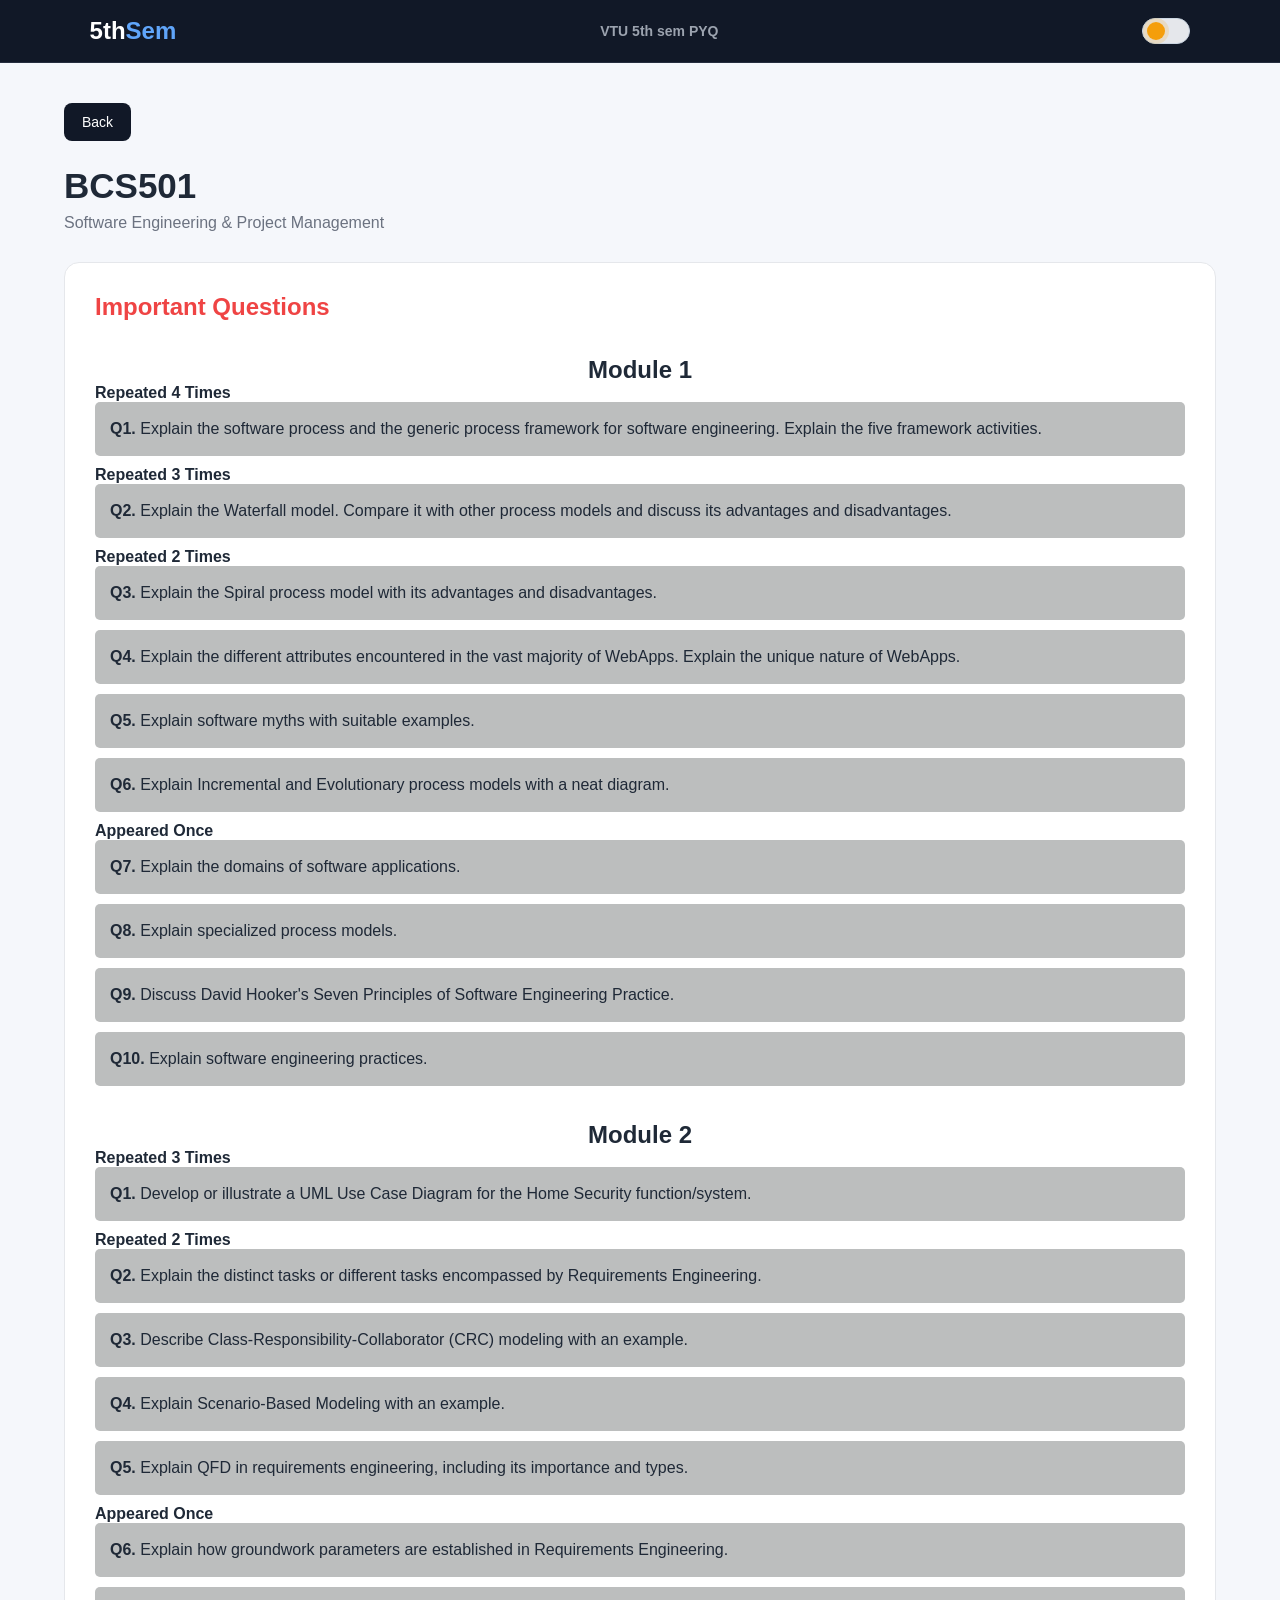
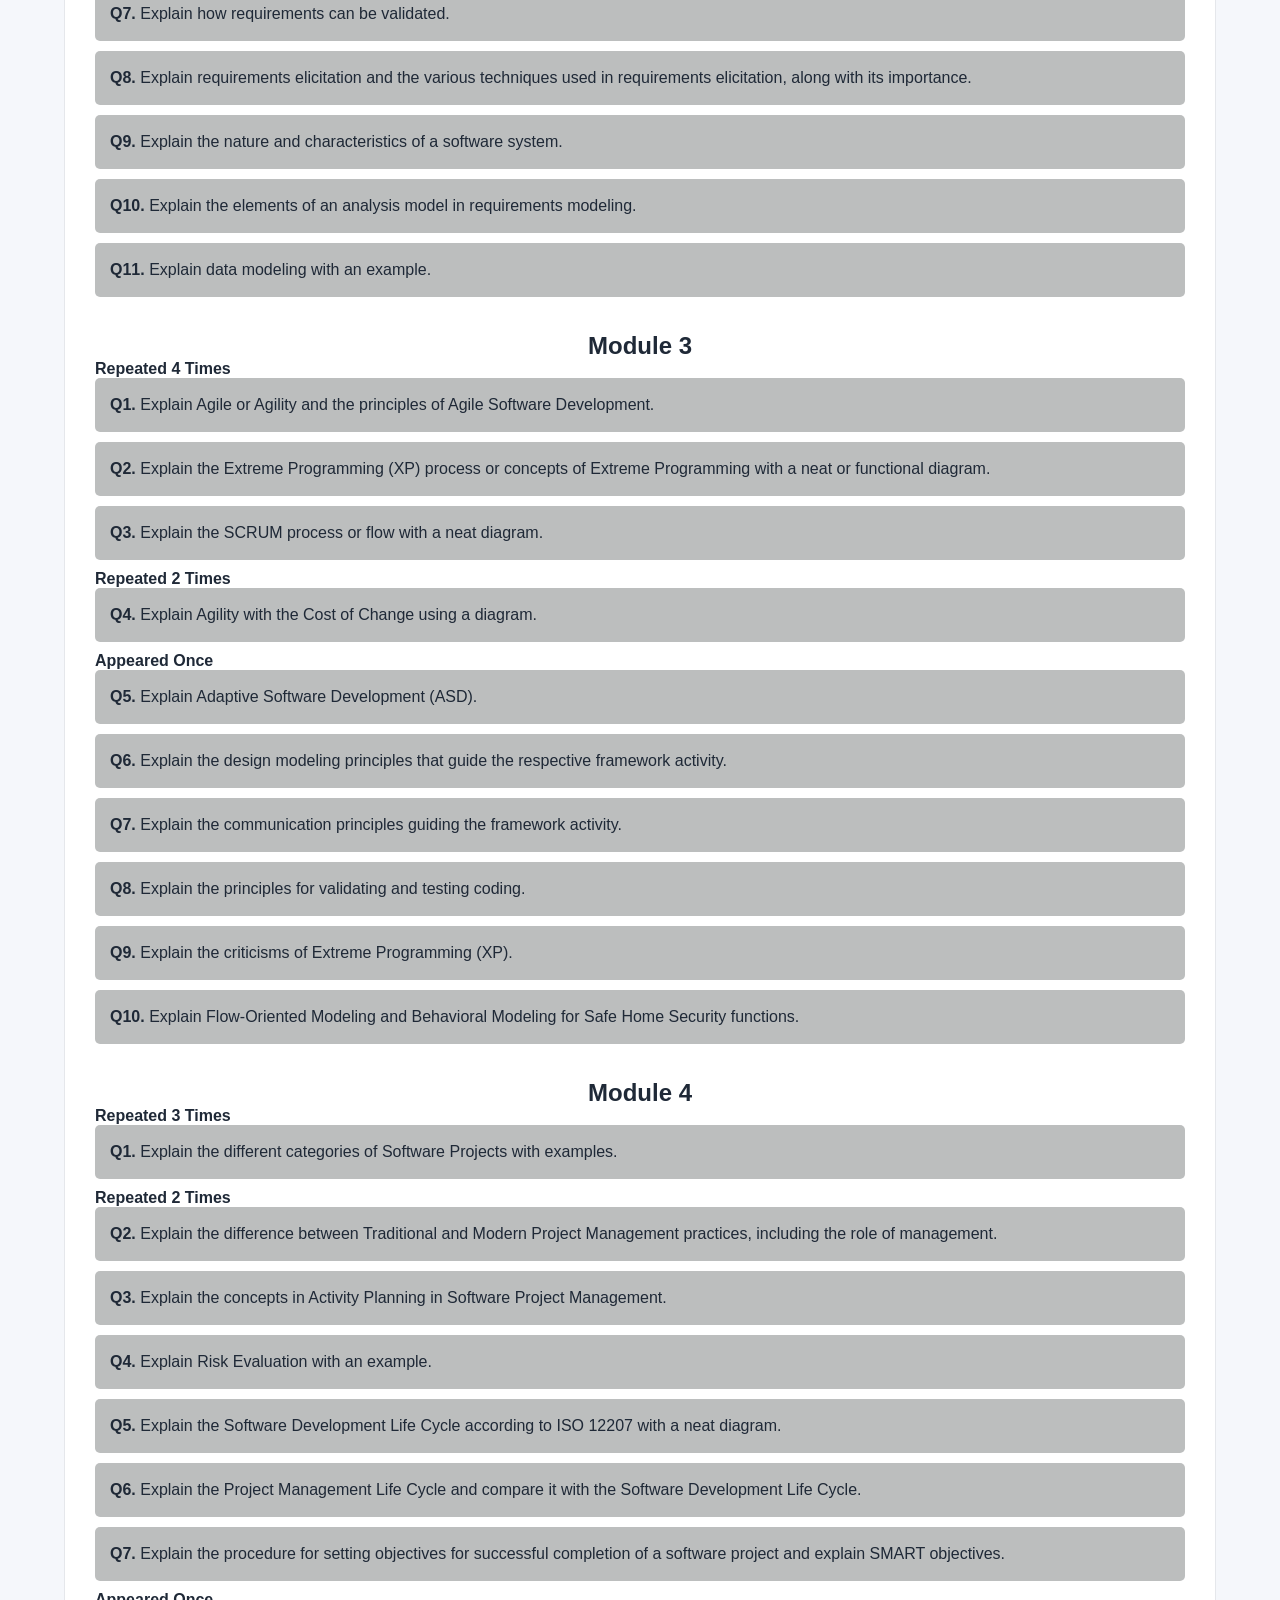
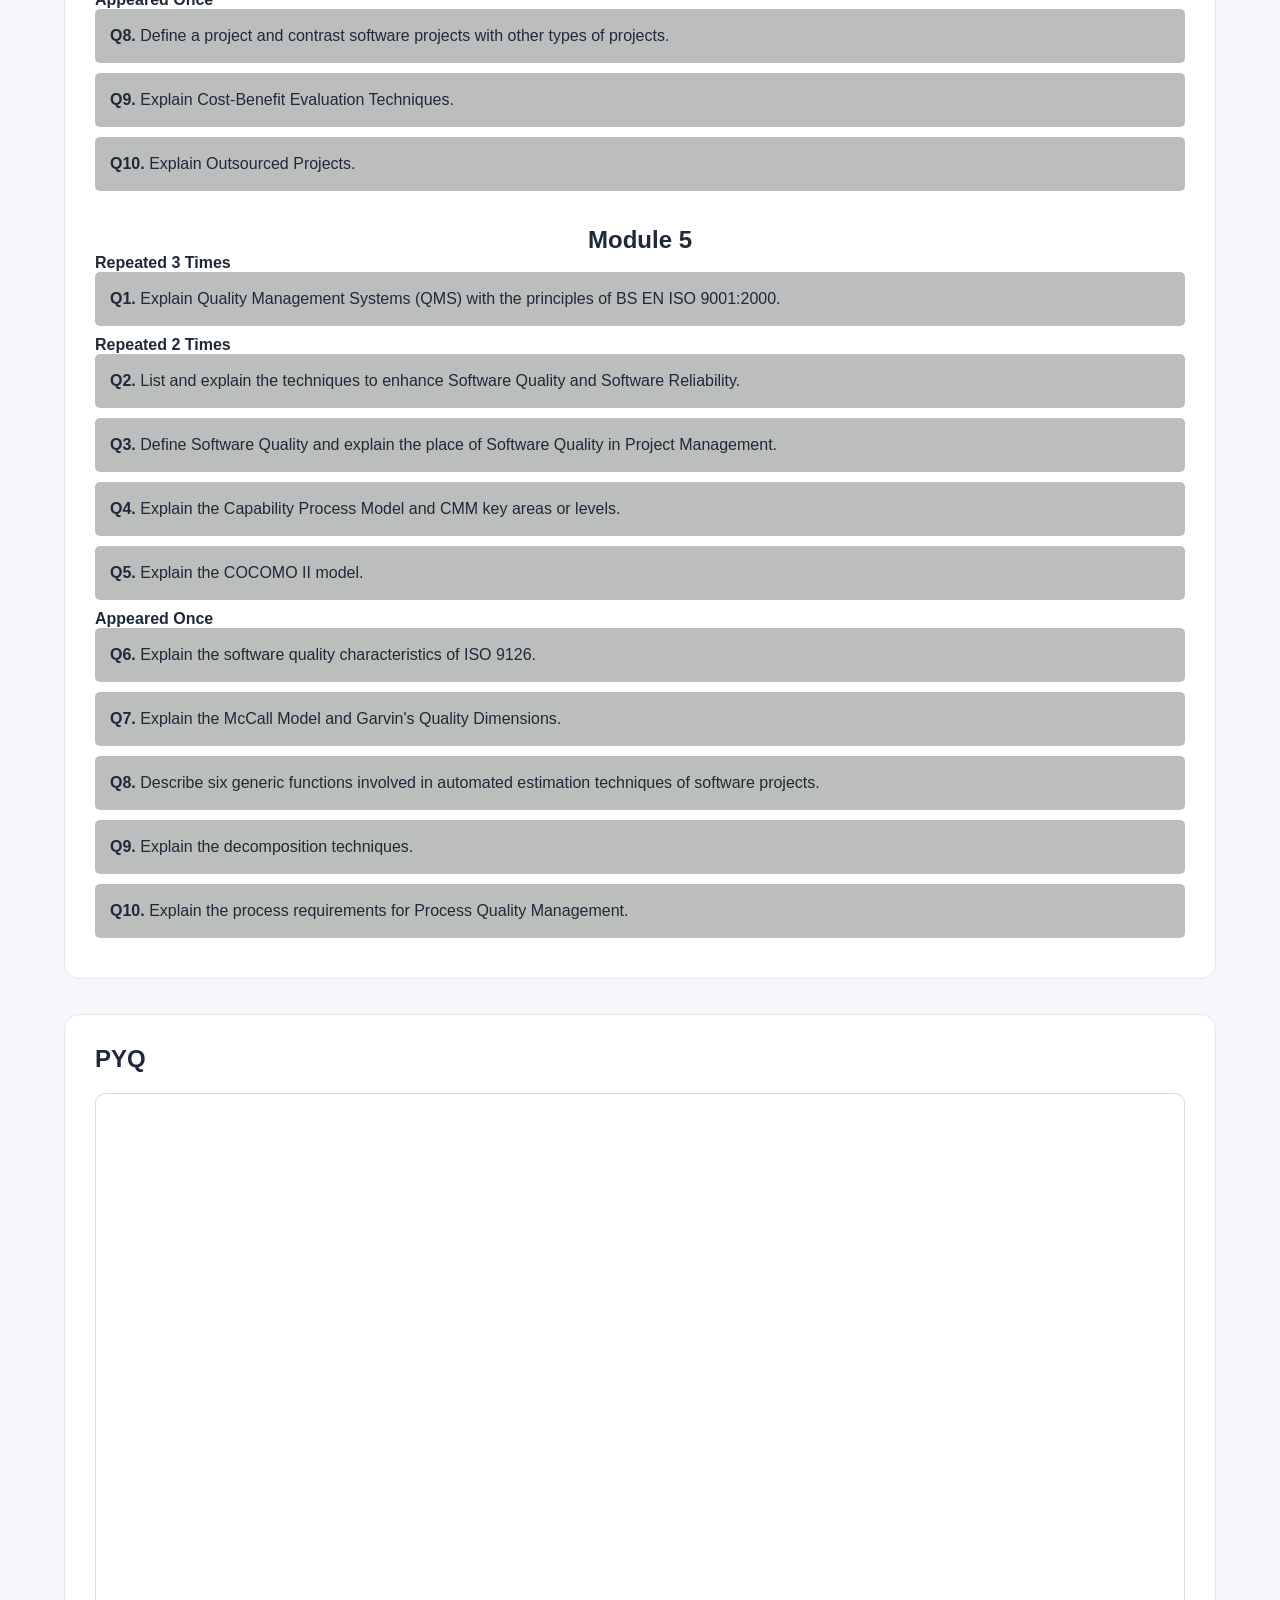
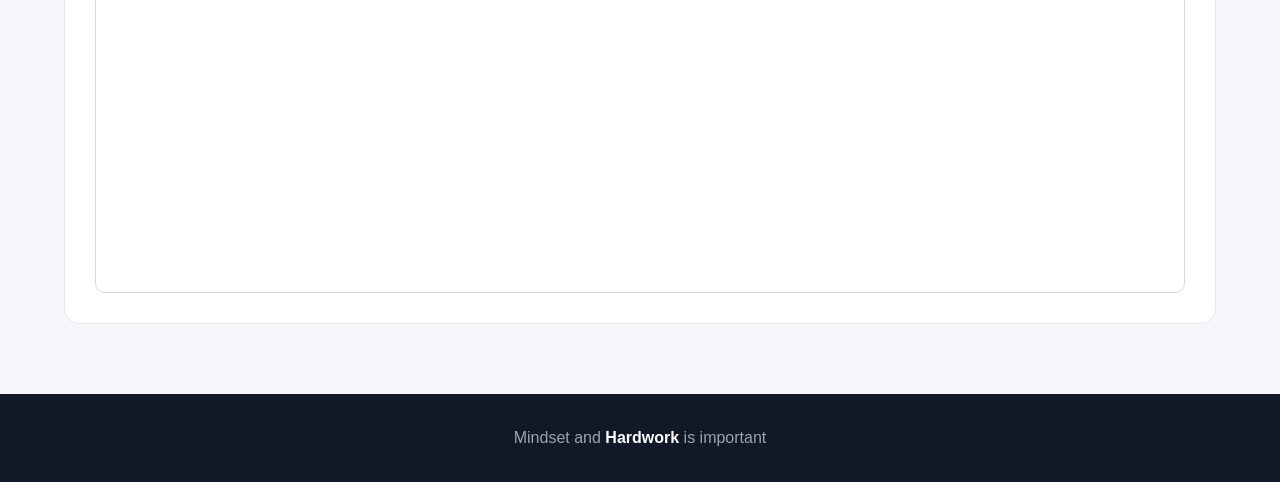
==== BCS501.html @ 1b95f35a "Initial commit : includes pdf and html code" ====
<!DOCTYPE html>
<html lang="en">
<head>
    <meta charset="UTF-8">
    <meta name="viewport" content="width=device-width, initial-scale=1.0">
    <title>BCS501</title>
    <script src="script.js"></script>
    <link rel="stylesheet" href="style.css">
</head>




<body>
    <header>
      <a href="index.html" class="logo">
    5th<span>Sem</span>
    </a>

   <a href="https://drive.google.com/drive/u/0/folders/1RhutQ9tTqwx0YY119Aw0mXzbQ9MnAc_M"
   target="_blank"
   rel="noopener noreferrer">
    VTU 5th sem PYQ
</a>

        <button class="theme-toggle" type="button" aria-label="Switch theme"></button>
    </header>





    <main class="subject-page">
        <a class="back-btn" href="index.html">Back</a>

        <section class="subject-title">
            <h1>BCS501</h1>
            <p>Software Engineering & Project Management</p>
        </section>










  <section class="important-section">
    <h2><span>Important Questions</span></h2>

    <!-- Module 1 -->
    <div class="module-group">
        <h3 style="text-align: center; font-weight: 800; font-size: 1.5rem; margin-top: 35px;">Module 1</h3>

        <div class="frequency-group">
            <h4>Repeated 4 Times</h4>
            <ul class="question-list">
                <li>
                    <strong>Q1.</strong>
                    Explain the software process and the generic process framework for software engineering. Explain the five framework activities.
                </li>
            </ul>
        </div>

        <div class="frequency-group">
            <h4>Repeated 3 Times</h4>
            <ul class="question-list">
                <li>
                    <strong>Q2.</strong>
                    Explain the Waterfall model. Compare it with other process models and discuss its advantages and disadvantages.
                </li>
            </ul>
        </div>

        <div class="frequency-group">
            <h4>Repeated 2 Times</h4>
            <ul class="question-list">
                <li>
                    <strong>Q3.</strong>
                    Explain the Spiral process model with its advantages and disadvantages.
                </li>
                <li>
                    <strong>Q4.</strong>
                    Explain the different attributes encountered in the vast majority of WebApps. Explain the unique nature of WebApps.
                </li>
                <li>
                    <strong>Q5.</strong>
                    Explain software myths with suitable examples.
                </li>
                <li>
                    <strong>Q6.</strong>
                    Explain Incremental and Evolutionary process models with a neat diagram.
                </li>
            </ul>
        </div>

        <div class="frequency-group">
            <h4>Appeared Once</h4>
            <ul class="question-list">
                <li>
                    <strong>Q7.</strong>
                    Explain the domains of software applications.
                </li>
                <li>
                    <strong>Q8.</strong>
                    Explain specialized process models.
                </li>
                <li>
                    <strong>Q9.</strong>
                    Discuss David Hooker's Seven Principles of Software Engineering Practice.
                </li>
                <li>
                    <strong>Q10.</strong>
                    Explain software engineering practices.
                </li>
            </ul>
        </div>
    </div>


    <!-- Module 2 -->
    <div class="module-group">
        <h3 style="text-align: center; font-weight: 800; font-size: 1.5rem; margin-top: 35px;">Module 2</h3>

        <div class="frequency-group">
            <h4>Repeated 3 Times</h4>
            <ul class="question-list">
                <li>
                    <strong>Q1.</strong>
                    Develop or illustrate a UML Use Case Diagram for the Home Security function/system.
                </li>
            </ul>
        </div>

        <div class="frequency-group">
            <h4>Repeated 2 Times</h4>
            <ul class="question-list">
                <li>
                    <strong>Q2.</strong>
                    Explain the distinct tasks or different tasks encompassed by Requirements Engineering.
                </li>
                <li>
                    <strong>Q3.</strong>
                    Describe Class-Responsibility-Collaborator (CRC) modeling with an example.
                </li>
                <li>
                    <strong>Q4.</strong>
                    Explain Scenario-Based Modeling with an example.
                </li>
                <li>
                    <strong>Q5.</strong>
                    Explain QFD in requirements engineering, including its importance and types.
                </li>
            </ul>
        </div>

        <div class="frequency-group">
            <h4>Appeared Once</h4>
            <ul class="question-list">
                <li>
                    <strong>Q6.</strong>
                    Explain how groundwork parameters are established in Requirements Engineering.
                </li>
                <li>
                    <strong>Q7.</strong>
                    Explain how requirements can be validated.
                </li>
                <li>
                    <strong>Q8.</strong>
                    Explain requirements elicitation and the various techniques used in requirements elicitation, along with its importance.
                </li>
                <li>
                    <strong>Q9.</strong>
                    Explain the nature and characteristics of a software system.
                </li>
                <li>
                    <strong>Q10.</strong>
                    Explain the elements of an analysis model in requirements modeling.
                </li>
                <li>
                    <strong>Q11.</strong>
                    Explain data modeling with an example.
                </li>
            </ul>
        </div>
    </div>


    <!-- Module 3 -->
    <div class="module-group">
        <h3 style="text-align: center; font-weight: 800; font-size: 1.5rem; margin-top: 35px;">Module 3</h3>

        <div class="frequency-group">
            <h4>Repeated 4 Times</h4>
            <ul class="question-list">
                <li>
                    <strong>Q1.</strong>
                    Explain Agile or Agility and the principles of Agile Software Development.
                </li>
                <li>
                    <strong>Q2.</strong>
                    Explain the Extreme Programming (XP) process or concepts of Extreme Programming with a neat or functional diagram.
                </li>
                <li>
                    <strong>Q3.</strong>
                    Explain the SCRUM process or flow with a neat diagram.
                </li>
            </ul>
        </div>

        <div class="frequency-group">
            <h4>Repeated 2 Times</h4>
            <ul class="question-list">
                <li>
                    <strong>Q4.</strong>
                    Explain Agility with the Cost of Change using a diagram.
                </li>
            </ul>
        </div>

        <div class="frequency-group">
            <h4>Appeared Once</h4>
            <ul class="question-list">
                <li>
                    <strong>Q5.</strong>
                    Explain Adaptive Software Development (ASD).
                </li>
                <li>
                    <strong>Q6.</strong>
                    Explain the design modeling principles that guide the respective framework activity.
                </li>
                <li>
                    <strong>Q7.</strong>
                    Explain the communication principles guiding the framework activity.
                </li>
                <li>
                    <strong>Q8.</strong>
                    Explain the principles for validating and testing coding.
                </li>
                <li>
                    <strong>Q9.</strong>
                    Explain the criticisms of Extreme Programming (XP).
                </li>
                <li>
                    <strong>Q10.</strong>
                    Explain Flow-Oriented Modeling and Behavioral Modeling for Safe Home Security functions.
                </li>
            </ul>
        </div>
    </div>


    <!-- Module 4 -->
    <div class="module-group">
        <h3 style="text-align: center; font-weight: 800; font-size: 1.5rem; margin-top: 35px;">Module 4</h3>

        <div class="frequency-group">
            <h4>Repeated 3 Times</h4>
            <ul class="question-list">
                <li>
                    <strong>Q1.</strong>
                    Explain the different categories of Software Projects with examples.
                </li>
            </ul>
        </div>

        <div class="frequency-group">
            <h4>Repeated 2 Times</h4>
            <ul class="question-list">
                <li>
                    <strong>Q2.</strong>
                    Explain the difference between Traditional and Modern Project Management practices, including the role of management.
                </li>
                <li>
                    <strong>Q3.</strong>
                    Explain the concepts in Activity Planning in Software Project Management.
                </li>
                <li>
                    <strong>Q4.</strong>
                    Explain Risk Evaluation with an example.
                </li>
                <li>
                    <strong>Q5.</strong>
                    Explain the Software Development Life Cycle according to ISO 12207 with a neat diagram.
                </li>
                <li>
                    <strong>Q6.</strong>
                    Explain the Project Management Life Cycle and compare it with the Software Development Life Cycle.
                </li>
                <li>
                    <strong>Q7.</strong>
                    Explain the procedure for setting objectives for successful completion of a software project and explain SMART objectives.
                </li>
            </ul>
        </div>

        <div class="frequency-group">
            <h4>Appeared Once</h4>
            <ul class="question-list">
                <li>
                    <strong>Q8.</strong>
                    Define a project and contrast software projects with other types of projects.
                </li>
                <li>
                    <strong>Q9.</strong>
                    Explain Cost-Benefit Evaluation Techniques.
                </li>
                <li>
                    <strong>Q10.</strong>
                    Explain Outsourced Projects.
                </li>
            </ul>
        </div>
    </div>


    <!-- Module 5 -->
    <div class="module-group">
        <h3 style="text-align: center; font-weight: 800; font-size: 1.5rem; margin-top: 35px;">Module 5</h3>

        <div class="frequency-group">
            <h4>Repeated 3 Times</h4>
            <ul class="question-list">
                <li>
                    <strong>Q1.</strong>
                    Explain Quality Management Systems (QMS) with the principles of BS EN ISO 9001:2000.
                </li>
            </ul>
        </div>

        <div class="frequency-group">
            <h4>Repeated 2 Times</h4>
            <ul class="question-list">
                <li>
                    <strong>Q2.</strong>
                    List and explain the techniques to enhance Software Quality and Software Reliability.
                </li>
                <li>
                    <strong>Q3.</strong>
                    Define Software Quality and explain the place of Software Quality in Project Management.
                </li>
                <li>
                    <strong>Q4.</strong>
                    Explain the Capability Process Model and CMM key areas or levels.
                </li>
                <li>
                    <strong>Q5.</strong>
                    Explain the COCOMO II model.
                </li>
            </ul>
        </div>

        <div class="frequency-group">
            <h4>Appeared Once</h4>
            <ul class="question-list">
                <li>
                    <strong>Q6.</strong>
                    Explain the software quality characteristics of ISO 9126.
                </li>
                <li>
                    <strong>Q7.</strong>
                    Explain the McCall Model and Garvin's Quality Dimensions.
                </li>
                <li>
                    <strong>Q8.</strong>
                    Describe six generic functions involved in automated estimation techniques of software projects.
                </li>
                <li>
                    <strong>Q9.</strong>
                    Explain the decomposition techniques.
                </li>
                <li>
                    <strong>Q10.</strong>
                    Explain the process requirements for Process Quality Management.
                </li>
            </ul>
        </div>
    </div>

</section>











        <section class="pdf-section">
            <h2>PYQ</h2>
            <div class="pdf-container">
<iframe
    src="https://drive.google.com/file/d/1dnlvvi3czw1FwFC_Kvma3KJkk69WHcYl/preview"
    width="100%"
    height="800"
    allow="autoplay">
</iframe>            </div>
        </section>
    </main>

    <footer>
        <p>Mindset and <strong>Hardwork</strong> is important</p>
    </footer>
</body>
</html>
---- style.css ----
* {
    margin: 0;
    padding: 0;
    box-sizing: border-box;
}

:root {
    --bg: #f5f7fb;
    --text: #1f2937;
    --muted: #6b7280;
    --panel: #ffffff;
    --surface: #bcbebe;
    --border: #e5e7eb;
    --soft-border: #d8dbdf;
    --brand: #2563eb;
    --accent: #ef4444;
    --header-bg: #111827;
    --header-text: #ffffff;
    --header-muted: #9ca3af;
    --button-bg: #111827;
    --button-hover: #374151;
    --shadow: rgba(0, 0, 0, 0.08);
    --toggle-bg: #e5e7eb;
    --toggle-border: #cbd5e1;
    --toggle-icon: #f59e0b;
}

html.dark-mode {
    --bg: #3d3d3d;
    --text: #e5e7eb;
    --muted: #94a3b8;
    --panel: #353942;
    --surface:  #2b2c2c;
    --border: #263244;
    --soft-border: #334155;
    --brand: #60a5fa;
    --accent: #f87171;
    --header-bg: #020617;
    --header-text: #f8fafc;
    --header-muted: #94a3b8;
    --button-bg: #1e293b;
    --button-hover: #334155;
    --shadow: rgba(0, 0, 0, 0.28);
    --toggle-bg: #1e293b;
    --toggle-border: #334155;
    --toggle-icon: #e5e7eb;
}

html {
    scroll-behavior: smooth;
}

body {
    font-family: Arial, Helvetica, sans-serif;
    background: var(--bg);
    color: var(--text);
    transition: background 0.25s ease, color 0.25s ease;
}

/* ================= HEADER ================= */

header {
    background: var(--header-bg);
    color: var(--header-text);
    padding: 18px 7%;
    display: flex;
    justify-content: space-between;
    align-items: center;
    gap: 16px;
    position: sticky;
    top: 0;
    z-index: 100;
    border-bottom: 1px solid rgba(148, 163, 184, 0.16);
    transition: background 0.25s ease, border-color 0.25s ease;
}

.logo {
    color: var(--header-text);
    font-size: 24px;
    font-weight: bold;
    line-height: 1;
    text-decoration: none;
    white-space: nowrap;
}

.logo span {
    color: #60a5fa;
}

header p,
header > a:not(.logo),
.pyq-btn {
    color: var(--header-muted);
    text-decoration: none;
    font-size: 14px;
    font-weight: 600;
    line-height: 1;
    white-space: nowrap;
    transition: color 0.2s ease;
}

header > a:not(.logo):hover,
.pyq-btn:hover {
    color: var(--header-text);
}

.logo:focus-visible,
header > a:not(.logo):focus-visible,
.pyq-btn:focus-visible,
.theme-toggle:focus-visible {
    outline: 2px solid #60a5fa;
    outline-offset: 4px;
}

.theme-toggle {
    appearance: none;
    position: relative;
    width: 48px;
    height: 26px;
    border: 1px solid var(--toggle-border);
    border-radius: 999px;
    background: var(--toggle-bg);
    cursor: pointer;
    flex: 0 0 auto;
    padding: 0;
    transition: background 0.25s ease, border-color 0.25s ease;
}

.theme-toggle::before {
    content: "";
    position: absolute;
    width: 18px;
    height: 18px;
    top: 3px;
    left: 4px;
    border-radius: 50%;
    background: var(--toggle-icon);
    box-shadow: 0 0 0 4px rgba(245, 158, 11, 0.18);
    transition: transform 0.28s ease, background 0.28s ease, box-shadow 0.28s ease;
}

.theme-toggle::after {
    content: "";
    position: absolute;
    width: 7px;
    height: 7px;
    top: 6px;
    left: 10px;
    border-radius: 50%;
    background: var(--toggle-bg);
    opacity: 0;
    transform: scale(0.6);
    transition: opacity 0.2s ease, transform 0.28s ease, left 0.28s ease;
}

html.dark-mode .theme-toggle::before {
    transform: translateX(21px);
    box-shadow: 0 0 0 4px rgba(226, 232, 240, 0.1);
}

html.dark-mode .theme-toggle::after {
    left: 27px;
    opacity: 1;
    transform: scale(1);
}

/* ================= HOME PAGE ================= */

.hero {
    padding: 70px 7% 50px;
    text-align: center;
}

.hero h1 {
    font-size: 45px;
    margin-bottom: 15px;
}

.hero h1 span {
    color: var(--brand);
}

.hero p {
    color: var(--muted);
    font-size: 18px;
    max-width: 650px;
    margin: auto;
    line-height: 1.6;
}

.subjects {
    width: 86%;
    max-width: 1100px;
    margin: 20px auto 70px;
    display: grid;
    grid-template-columns: repeat(3, 1fr);
    gap: 20px;
}

.subject-card {
    display: block;
    background: var(--panel);
    border-radius: 15px;
    padding: 28px;
    text-decoration: none;
    color: var(--text);
    border: 1px solid var(--border);
    transition: transform 0.25s ease, border-color 0.25s ease, box-shadow 0.25s ease, background 0.25s ease;
    cursor: pointer;
}

.subject-card:hover {
    transform: translateY(-5px);
    border-color: var(--brand);
    box-shadow: 0 12px 30px var(--shadow);
}

.subject-code {
    font-size: 25px;
    font-weight: bold;
    color: var(--brand);
    margin-bottom: 10px;
}

.subject-name {
    color: var(--muted);
    font-size: 15px;
}

/* ================= SUBJECT PAGES ================= */

main.subject-page {
    width: 90%;
    max-width: 1200px;
    margin: 40px auto;
}

.back-btn {
    display: inline-block;
    margin-bottom: 25px;
    background: var(--button-bg);
    color: var(--header-text);
    padding: 11px 18px;
    border-radius: 8px;
    text-decoration: none;
    font-size: 14px;
    transition: background 0.25s ease;
}

.back-btn:hover {
    background: var(--button-hover);
}

.subject-title {
    margin-bottom: 30px;
}

.subject-title h1 {
    font-size: 35px;
    margin-bottom: 8px;
}

.subject-title p {
    color: var(--muted);
}

.important-section,
.pdf-section {
    background: var(--panel);
    padding: 30px;
    border-radius: 15px;
    border: 1px solid var(--border);
    transition: background 0.25s ease, border-color 0.25s ease;
}

.important-section {
    margin-bottom: 35px;
}

h2 {
    font-size: 24px;
    margin-bottom: 20px;
}

h2 span {
    color: var(--accent);
}

.question-list {
    list-style: none;
}

.question-list li {
    padding: 15px;
    margin-bottom: 10px;
    background: var(--surface);
 
    border-radius: 5px;
    line-height: 1.5;
}

.pdf-container {
    width: 100%;
    height: 800px;
    overflow: hidden;
    border-radius: 10px;
    border: 1px solid var(--soft-border);
}

iframe {
    width: 100%;
    height: 100%;
    border: none;
}

/* ================= FOOTER ================= */

footer {
    text-align: center;
    padding: 35px 20px;
    margin-top: 70px;
    background: var(--header-bg);
    color: var(--header-muted);
}

footer strong {
    color: var(--header-text);
}

/* ================= MOBILE ================= */

@media (max-width: 800px) {
    header {
        padding: 16px 5%;
        gap: 12px;
    }

    header p {
        display: none;
    }

    .logo {
        font-size: 21px;
    }

    header > a:not(.logo),
    .pyq-btn {
        font-size: 12px;
    }

    .hero {
        padding: 50px 5% 30px;
    }

    .hero h1 {
        font-size: 34px;
    }

    .subjects {
        width: 90%;
        grid-template-columns: 1fr;
    }

    main.subject-page {
        width: 92%;
    }

    .subject-title h1 {
        font-size: 28px;
    }

    .pdf-container {
        height: 600px;
    }
}
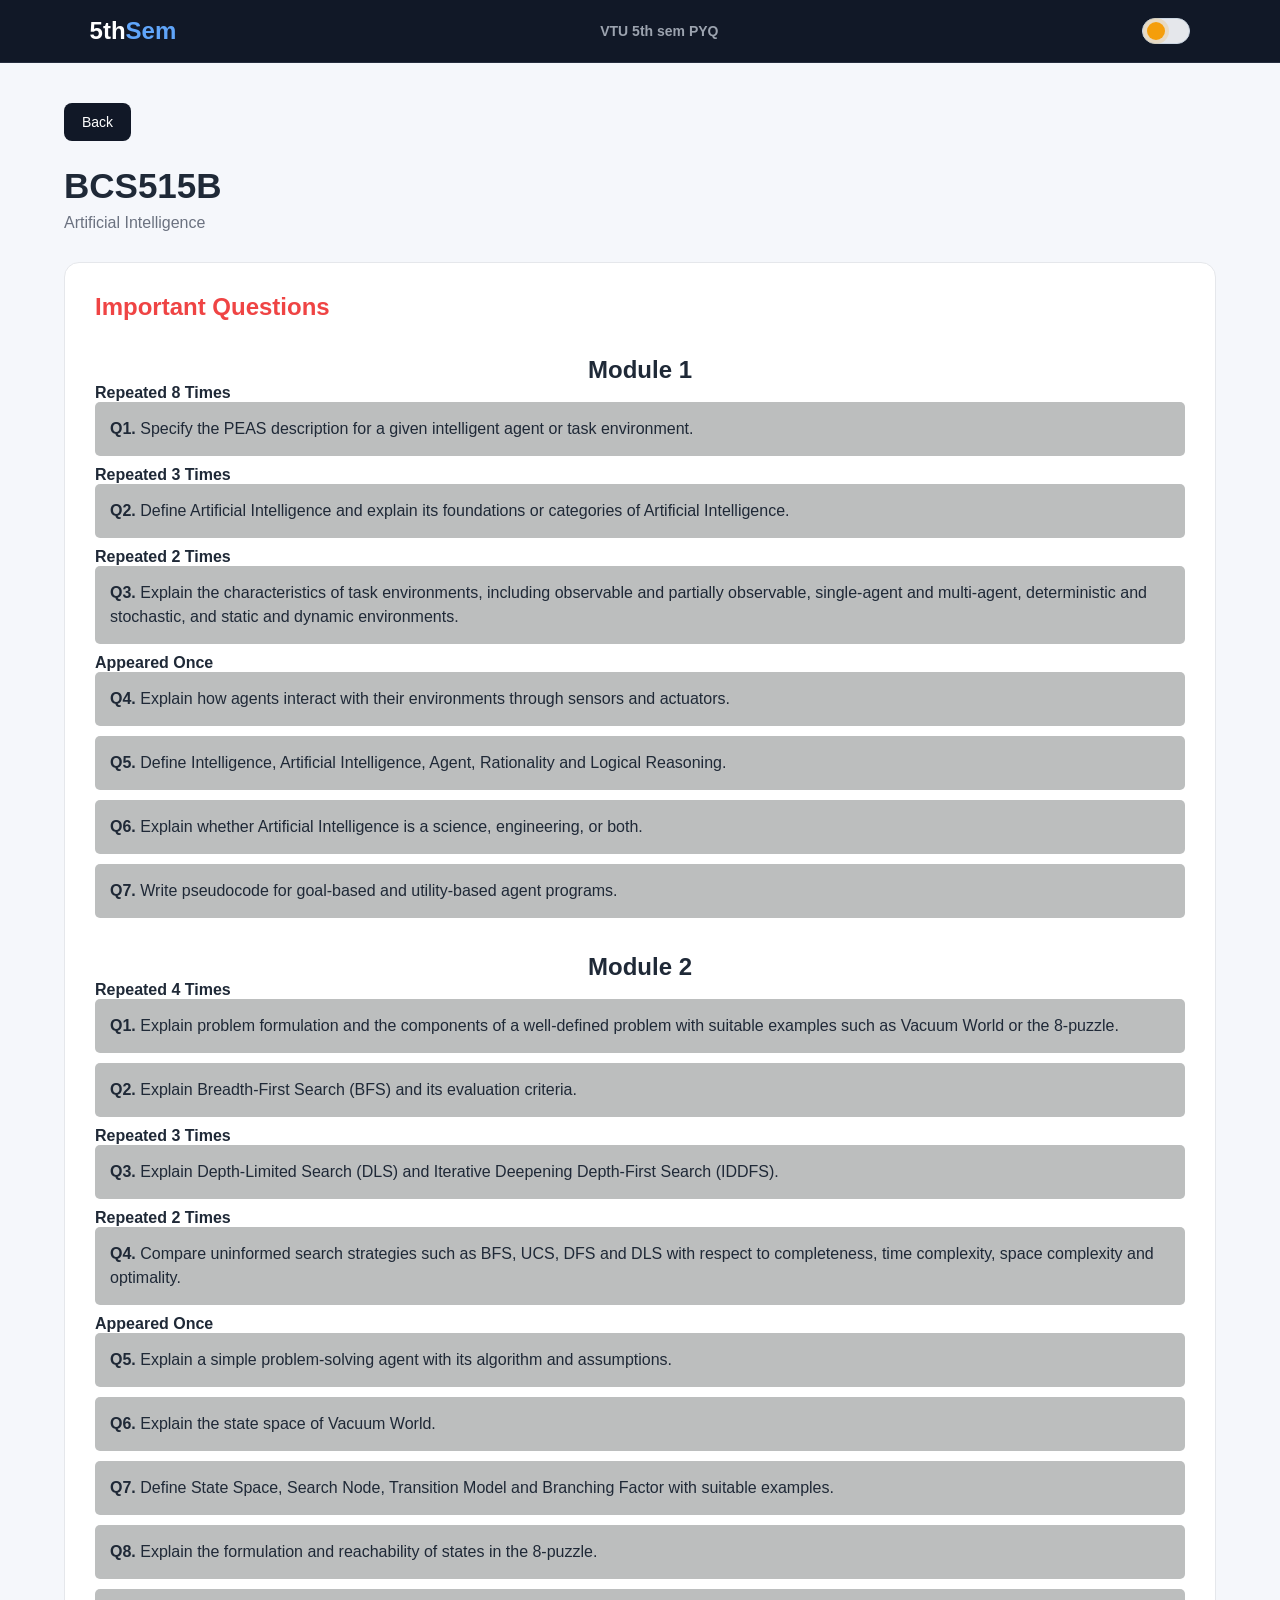
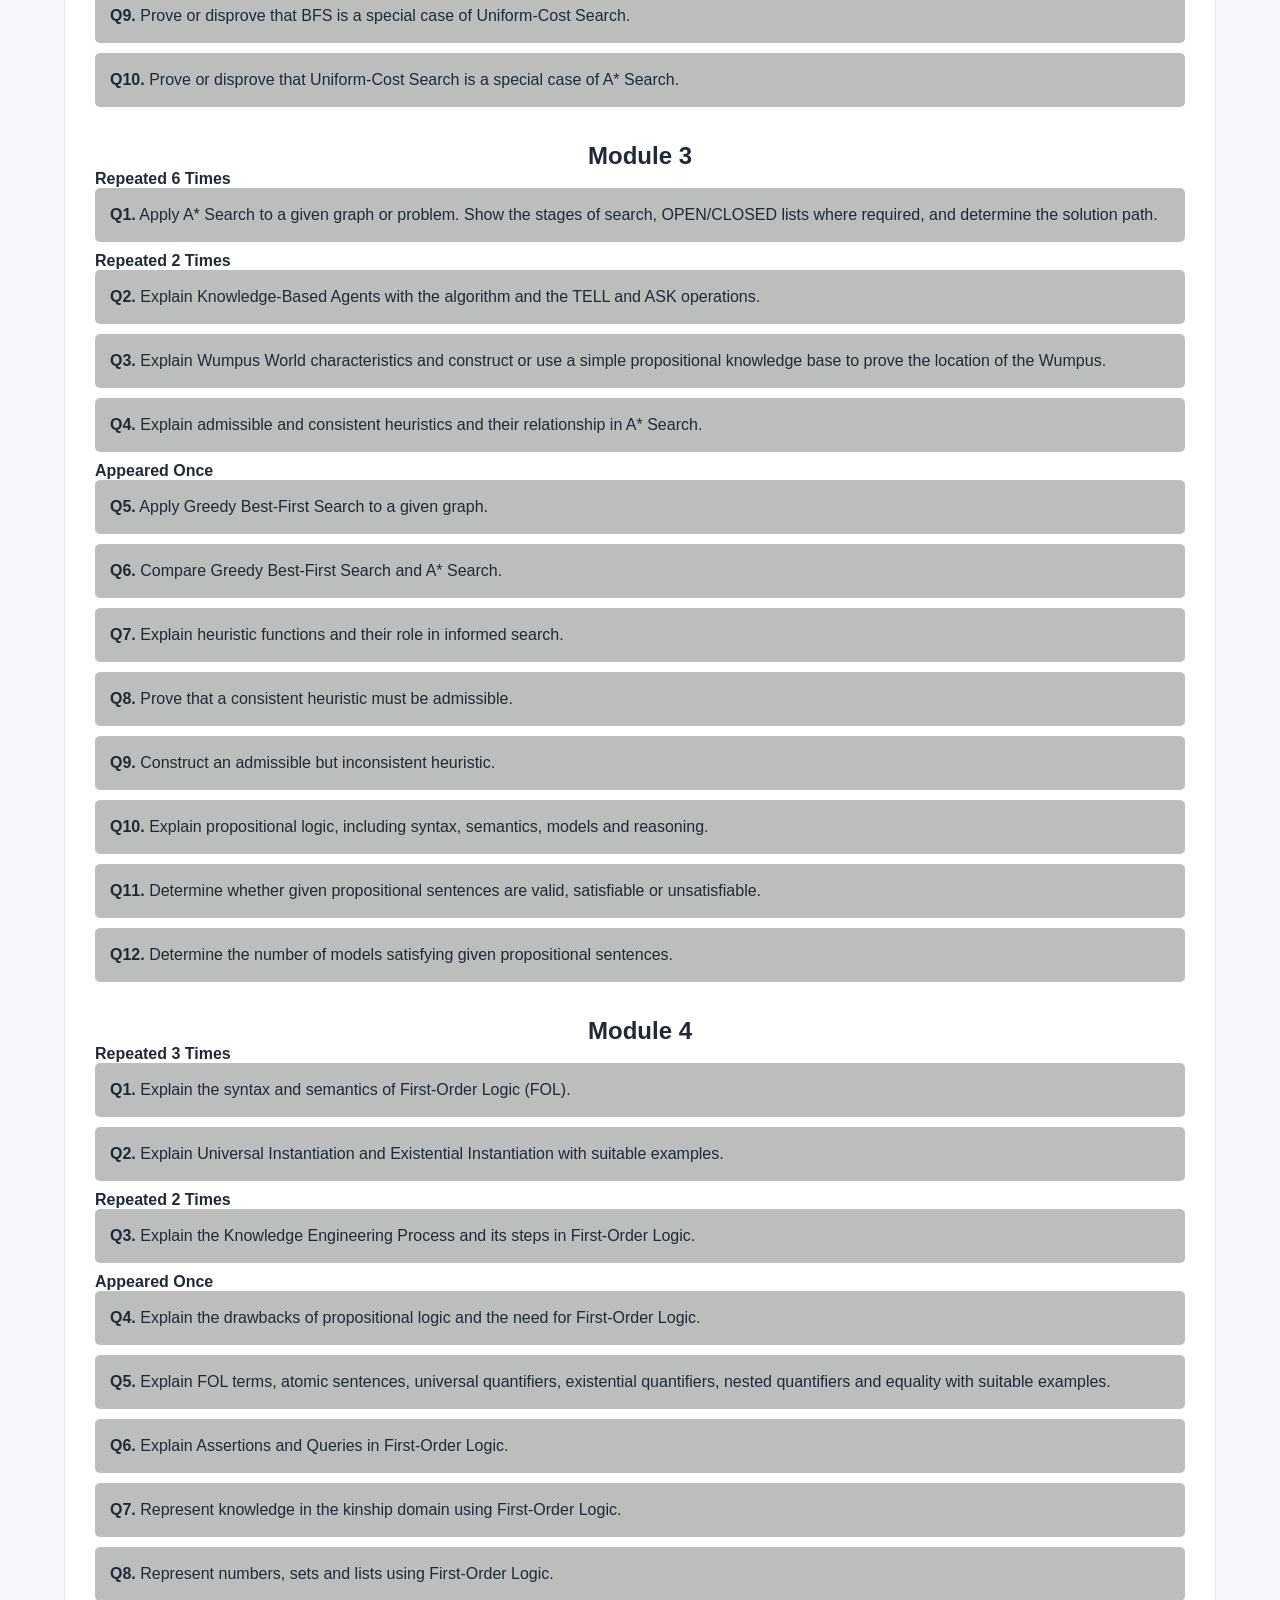
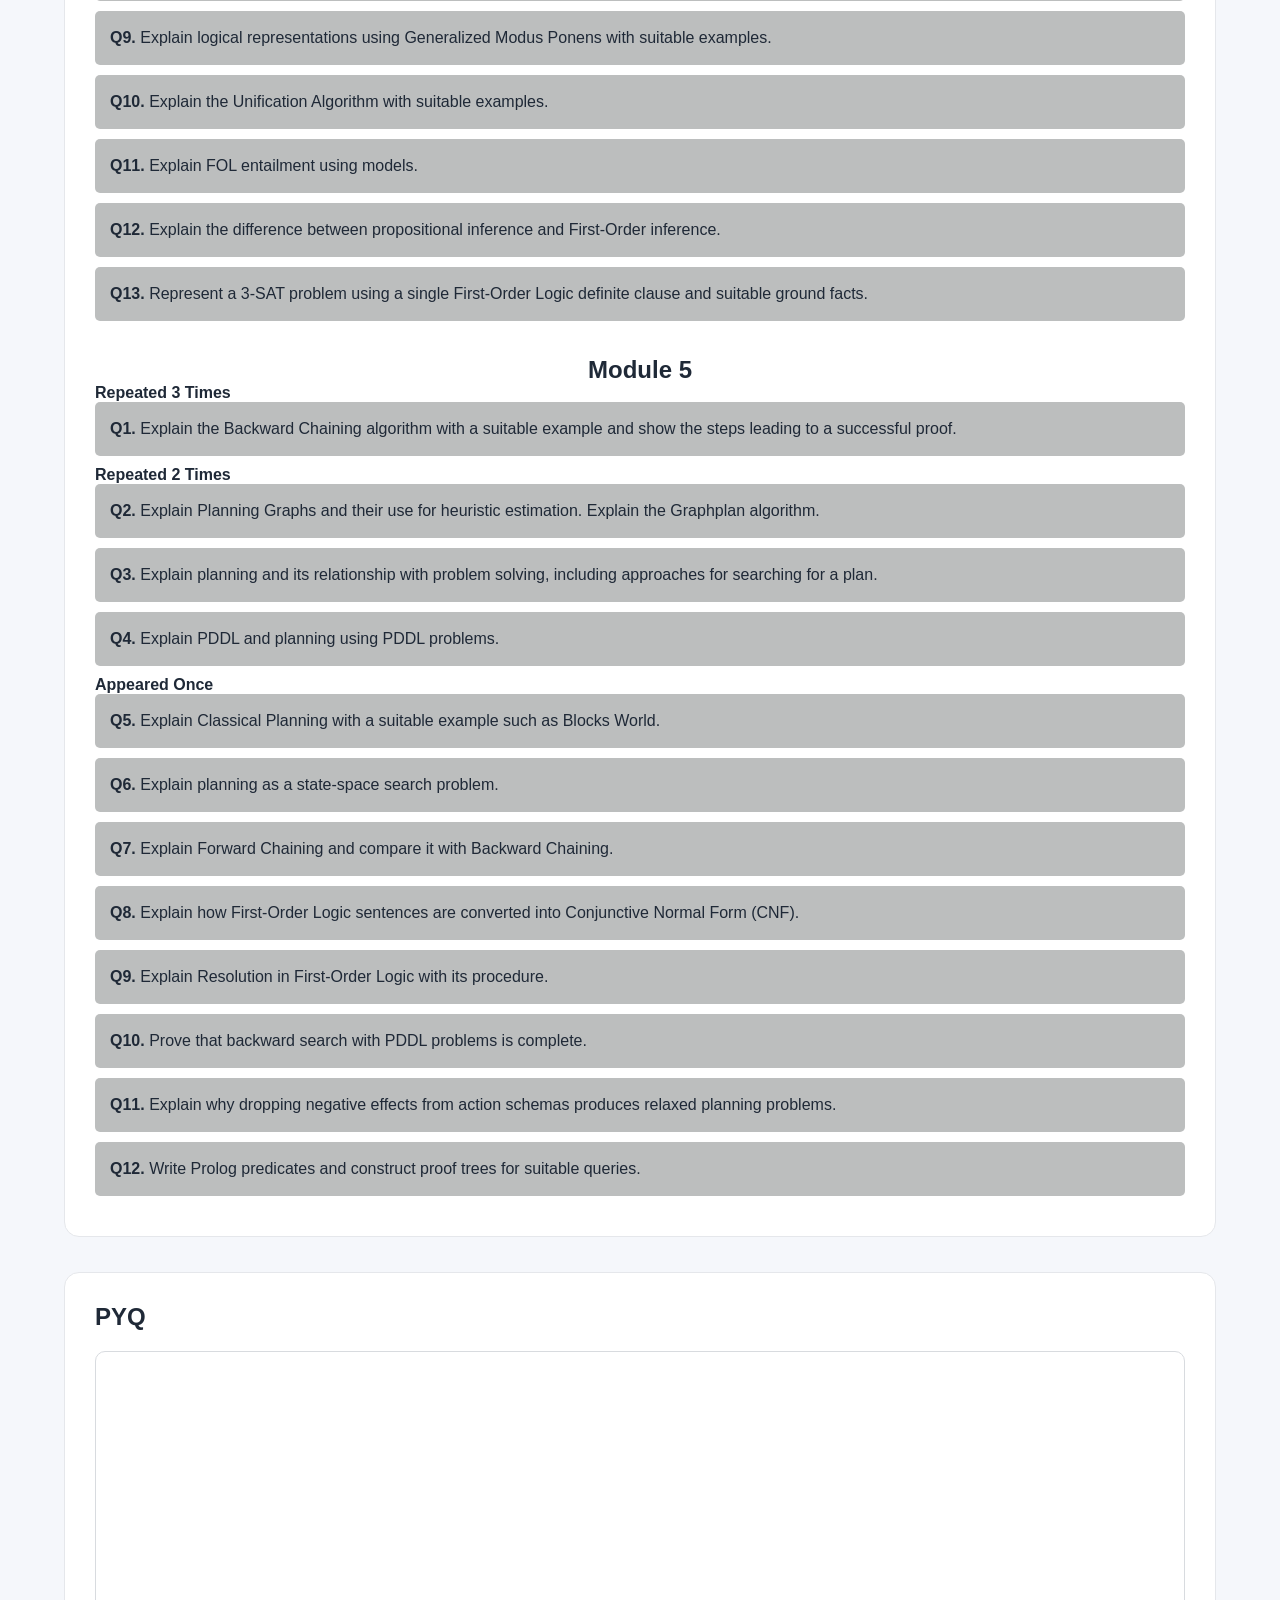
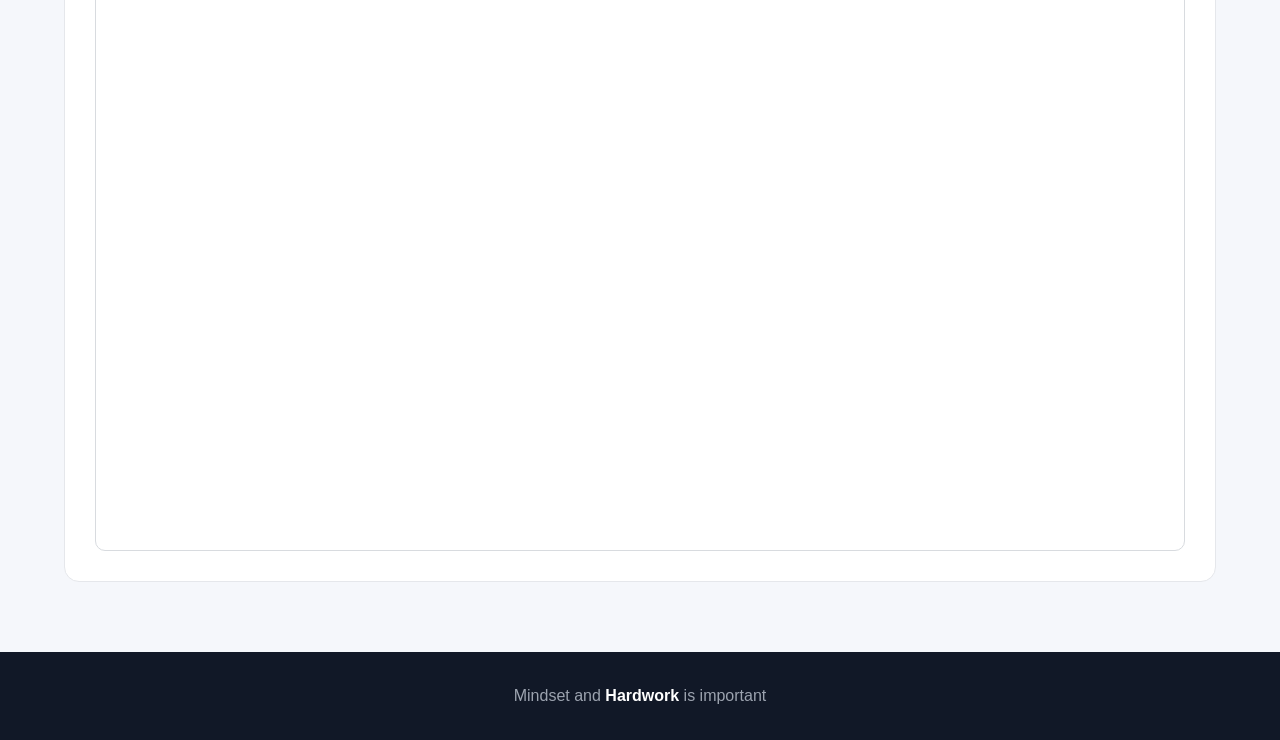
==== commit e819c612: "Update BCS501.html" ====
--- a/BCS501.html
+++ b/BCS501.html
@@ -3,408 +3,508 @@
 <head>
     <meta charset="UTF-8">
     <meta name="viewport" content="width=device-width, initial-scale=1.0">
-    <title>BCS501</title>
+    <title>BCS515B</title>
+    <link rel="icon" type="image/png" href="favicon.png">
     <script src="script.js"></script>
     <link rel="stylesheet" href="style.css">
 </head>
 
-
-
-
 <body>
+
     <header>
-      <a href="index.html" class="logo">
-    5th<span>Sem</span>
-    </a>
-
-   <a href="https://drive.google.com/drive/u/0/folders/1RhutQ9tTqwx0YY119Aw0mXzbQ9MnAc_M"
-   target="_blank"
-   rel="noopener noreferrer">
-    VTU 5th sem PYQ
-</a>
+        <a href="index.html" class="logo">
+            5th<span>Sem</span>
+        </a>
+
+        <a href="https://drive.google.com/drive/u/0/folders/1RhutQ9tTqwx0YY119Aw0mXzbQ9MnAc_M"
+           target="_blank"
+           rel="noopener noreferrer">
+            VTU 5th sem PYQ
+        </a>
 
         <button class="theme-toggle" type="button" aria-label="Switch theme"></button>
     </header>
 
 
-
-
-
     <main class="subject-page">
+
         <a class="back-btn" href="index.html">Back</a>
 
         <section class="subject-title">
-            <h1>BCS501</h1>
-            <p>Software Engineering & Project Management</p>
+            <h1>BCS515B</h1>
+            <p>Artificial Intelligence</p>
         </section>
 
 
-
-
-
-
-
-
-
-
-  <section class="important-section">
-    <h2><span>Important Questions</span></h2>
-
-    <!-- Module 1 -->
-    <div class="module-group">
-        <h3 style="text-align: center; font-weight: 800; font-size: 1.5rem; margin-top: 35px;">Module 1</h3>
-
-        <div class="frequency-group">
-            <h4>Repeated 4 Times</h4>
-            <ul class="question-list">
-                <li>
-                    <strong>Q1.</strong>
-                    Explain the software process and the generic process framework for software engineering. Explain the five framework activities.
-                </li>
-            </ul>
-        </div>
-
-        <div class="frequency-group">
-            <h4>Repeated 3 Times</h4>
-            <ul class="question-list">
-                <li>
-                    <strong>Q2.</strong>
-                    Explain the Waterfall model. Compare it with other process models and discuss its advantages and disadvantages.
-                </li>
-            </ul>
-        </div>
-
-        <div class="frequency-group">
-            <h4>Repeated 2 Times</h4>
-            <ul class="question-list">
-                <li>
-                    <strong>Q3.</strong>
-                    Explain the Spiral process model with its advantages and disadvantages.
-                </li>
-                <li>
-                    <strong>Q4.</strong>
-                    Explain the different attributes encountered in the vast majority of WebApps. Explain the unique nature of WebApps.
-                </li>
-                <li>
-                    <strong>Q5.</strong>
-                    Explain software myths with suitable examples.
-                </li>
-                <li>
-                    <strong>Q6.</strong>
-                    Explain Incremental and Evolutionary process models with a neat diagram.
-                </li>
-            </ul>
-        </div>
-
-        <div class="frequency-group">
-            <h4>Appeared Once</h4>
-            <ul class="question-list">
-                <li>
-                    <strong>Q7.</strong>
-                    Explain the domains of software applications.
-                </li>
-                <li>
-                    <strong>Q8.</strong>
-                    Explain specialized process models.
-                </li>
-                <li>
-                    <strong>Q9.</strong>
-                    Discuss David Hooker's Seven Principles of Software Engineering Practice.
-                </li>
-                <li>
-                    <strong>Q10.</strong>
-                    Explain software engineering practices.
-                </li>
-            </ul>
-        </div>
-    </div>
-
-
-    <!-- Module 2 -->
-    <div class="module-group">
-        <h3 style="text-align: center; font-weight: 800; font-size: 1.5rem; margin-top: 35px;">Module 2</h3>
-
-        <div class="frequency-group">
-            <h4>Repeated 3 Times</h4>
-            <ul class="question-list">
-                <li>
-                    <strong>Q1.</strong>
-                    Develop or illustrate a UML Use Case Diagram for the Home Security function/system.
-                </li>
-            </ul>
-        </div>
-
-        <div class="frequency-group">
-            <h4>Repeated 2 Times</h4>
-            <ul class="question-list">
-                <li>
-                    <strong>Q2.</strong>
-                    Explain the distinct tasks or different tasks encompassed by Requirements Engineering.
-                </li>
-                <li>
-                    <strong>Q3.</strong>
-                    Describe Class-Responsibility-Collaborator (CRC) modeling with an example.
-                </li>
-                <li>
-                    <strong>Q4.</strong>
-                    Explain Scenario-Based Modeling with an example.
-                </li>
-                <li>
-                    <strong>Q5.</strong>
-                    Explain QFD in requirements engineering, including its importance and types.
-                </li>
-            </ul>
-        </div>
-
-        <div class="frequency-group">
-            <h4>Appeared Once</h4>
-            <ul class="question-list">
-                <li>
-                    <strong>Q6.</strong>
-                    Explain how groundwork parameters are established in Requirements Engineering.
-                </li>
-                <li>
-                    <strong>Q7.</strong>
-                    Explain how requirements can be validated.
-                </li>
-                <li>
-                    <strong>Q8.</strong>
-                    Explain requirements elicitation and the various techniques used in requirements elicitation, along with its importance.
-                </li>
-                <li>
-                    <strong>Q9.</strong>
-                    Explain the nature and characteristics of a software system.
-                </li>
-                <li>
-                    <strong>Q10.</strong>
-                    Explain the elements of an analysis model in requirements modeling.
-                </li>
-                <li>
-                    <strong>Q11.</strong>
-                    Explain data modeling with an example.
-                </li>
-            </ul>
-        </div>
-    </div>
-
-
-    <!-- Module 3 -->
-    <div class="module-group">
-        <h3 style="text-align: center; font-weight: 800; font-size: 1.5rem; margin-top: 35px;">Module 3</h3>
-
-        <div class="frequency-group">
-            <h4>Repeated 4 Times</h4>
-            <ul class="question-list">
-                <li>
-                    <strong>Q1.</strong>
-                    Explain Agile or Agility and the principles of Agile Software Development.
-                </li>
-                <li>
-                    <strong>Q2.</strong>
-                    Explain the Extreme Programming (XP) process or concepts of Extreme Programming with a neat or functional diagram.
-                </li>
-                <li>
-                    <strong>Q3.</strong>
-                    Explain the SCRUM process or flow with a neat diagram.
-                </li>
-            </ul>
-        </div>
-
-        <div class="frequency-group">
-            <h4>Repeated 2 Times</h4>
-            <ul class="question-list">
-                <li>
-                    <strong>Q4.</strong>
-                    Explain Agility with the Cost of Change using a diagram.
-                </li>
-            </ul>
-        </div>
-
-        <div class="frequency-group">
-            <h4>Appeared Once</h4>
-            <ul class="question-list">
-                <li>
-                    <strong>Q5.</strong>
-                    Explain Adaptive Software Development (ASD).
-                </li>
-                <li>
-                    <strong>Q6.</strong>
-                    Explain the design modeling principles that guide the respective framework activity.
-                </li>
-                <li>
-                    <strong>Q7.</strong>
-                    Explain the communication principles guiding the framework activity.
-                </li>
-                <li>
-                    <strong>Q8.</strong>
-                    Explain the principles for validating and testing coding.
-                </li>
-                <li>
-                    <strong>Q9.</strong>
-                    Explain the criticisms of Extreme Programming (XP).
-                </li>
-                <li>
-                    <strong>Q10.</strong>
-                    Explain Flow-Oriented Modeling and Behavioral Modeling for Safe Home Security functions.
-                </li>
-            </ul>
-        </div>
-    </div>
-
-
-    <!-- Module 4 -->
-    <div class="module-group">
-        <h3 style="text-align: center; font-weight: 800; font-size: 1.5rem; margin-top: 35px;">Module 4</h3>
-
-        <div class="frequency-group">
-            <h4>Repeated 3 Times</h4>
-            <ul class="question-list">
-                <li>
-                    <strong>Q1.</strong>
-                    Explain the different categories of Software Projects with examples.
-                </li>
-            </ul>
-        </div>
-
-        <div class="frequency-group">
-            <h4>Repeated 2 Times</h4>
-            <ul class="question-list">
-                <li>
-                    <strong>Q2.</strong>
-                    Explain the difference between Traditional and Modern Project Management practices, including the role of management.
-                </li>
-                <li>
-                    <strong>Q3.</strong>
-                    Explain the concepts in Activity Planning in Software Project Management.
-                </li>
-                <li>
-                    <strong>Q4.</strong>
-                    Explain Risk Evaluation with an example.
-                </li>
-                <li>
-                    <strong>Q5.</strong>
-                    Explain the Software Development Life Cycle according to ISO 12207 with a neat diagram.
-                </li>
-                <li>
-                    <strong>Q6.</strong>
-                    Explain the Project Management Life Cycle and compare it with the Software Development Life Cycle.
-                </li>
-                <li>
-                    <strong>Q7.</strong>
-                    Explain the procedure for setting objectives for successful completion of a software project and explain SMART objectives.
-                </li>
-            </ul>
-        </div>
-
-        <div class="frequency-group">
-            <h4>Appeared Once</h4>
-            <ul class="question-list">
-                <li>
-                    <strong>Q8.</strong>
-                    Define a project and contrast software projects with other types of projects.
-                </li>
-                <li>
-                    <strong>Q9.</strong>
-                    Explain Cost-Benefit Evaluation Techniques.
-                </li>
-                <li>
-                    <strong>Q10.</strong>
-                    Explain Outsourced Projects.
-                </li>
-            </ul>
-        </div>
-    </div>
-
-
-    <!-- Module 5 -->
-    <div class="module-group">
-        <h3 style="text-align: center; font-weight: 800; font-size: 1.5rem; margin-top: 35px;">Module 5</h3>
-
-        <div class="frequency-group">
-            <h4>Repeated 3 Times</h4>
-            <ul class="question-list">
-                <li>
-                    <strong>Q1.</strong>
-                    Explain Quality Management Systems (QMS) with the principles of BS EN ISO 9001:2000.
-                </li>
-            </ul>
-        </div>
-
-        <div class="frequency-group">
-            <h4>Repeated 2 Times</h4>
-            <ul class="question-list">
-                <li>
-                    <strong>Q2.</strong>
-                    List and explain the techniques to enhance Software Quality and Software Reliability.
-                </li>
-                <li>
-                    <strong>Q3.</strong>
-                    Define Software Quality and explain the place of Software Quality in Project Management.
-                </li>
-                <li>
-                    <strong>Q4.</strong>
-                    Explain the Capability Process Model and CMM key areas or levels.
-                </li>
-                <li>
-                    <strong>Q5.</strong>
-                    Explain the COCOMO II model.
-                </li>
-            </ul>
-        </div>
-
-        <div class="frequency-group">
-            <h4>Appeared Once</h4>
-            <ul class="question-list">
-                <li>
-                    <strong>Q6.</strong>
-                    Explain the software quality characteristics of ISO 9126.
-                </li>
-                <li>
-                    <strong>Q7.</strong>
-                    Explain the McCall Model and Garvin's Quality Dimensions.
-                </li>
-                <li>
-                    <strong>Q8.</strong>
-                    Describe six generic functions involved in automated estimation techniques of software projects.
-                </li>
-                <li>
-                    <strong>Q9.</strong>
-                    Explain the decomposition techniques.
-                </li>
-                <li>
-                    <strong>Q10.</strong>
-                    Explain the process requirements for Process Quality Management.
-                </li>
-            </ul>
-        </div>
-    </div>
-
-</section>
-
-
-
-
-
-
-
-
-
+        <section class="important-section">
+
+            <h2><span>Important Questions</span></h2>
+
+
+            <!-- Module 1 -->
+            <div class="module-group">
+
+                <h3 style="text-align: center; font-weight: 800; font-size: 1.5rem; margin-top: 35px;">
+                    Module 1
+                </h3>
+
+
+                <div class="frequency-group">
+                    <h4>Repeated 8 Times</h4>
+
+                    <ul class="question-list">
+                        <li>
+                            <strong>Q1.</strong>
+                            Specify the PEAS description for a given intelligent agent or task environment.
+                        </li>
+                    </ul>
+                </div>
+
+
+                <div class="frequency-group">
+                    <h4>Repeated 3 Times</h4>
+
+                    <ul class="question-list">
+                        <li>
+                            <strong>Q2.</strong>
+                            Define Artificial Intelligence and explain its foundations or categories of Artificial Intelligence.
+                        </li>
+                    </ul>
+                </div>
+
+
+                <div class="frequency-group">
+                    <h4>Repeated 2 Times</h4>
+
+                    <ul class="question-list">
+                        <li>
+                            <strong>Q3.</strong>
+                            Explain the characteristics of task environments, including observable and partially observable, single-agent and multi-agent, deterministic and stochastic, and static and dynamic environments.
+                        </li>
+                    </ul>
+                </div>
+
+
+                <div class="frequency-group">
+                    <h4>Appeared Once</h4>
+
+                    <ul class="question-list">
+                        <li>
+                            <strong>Q4.</strong>
+                            Explain how agents interact with their environments through sensors and actuators.
+                        </li>
+
+                        <li>
+                            <strong>Q5.</strong>
+                            Define Intelligence, Artificial Intelligence, Agent, Rationality and Logical Reasoning.
+                        </li>
+
+                        <li>
+                            <strong>Q6.</strong>
+                            Explain whether Artificial Intelligence is a science, engineering, or both.
+                        </li>
+
+                        <li>
+                            <strong>Q7.</strong>
+                            Write pseudocode for goal-based and utility-based agent programs.
+                        </li>
+                    </ul>
+                </div>
+
+            </div>
+
+
+            <!-- Module 2 -->
+            <div class="module-group">
+
+                <h3 style="text-align: center; font-weight: 800; font-size: 1.5rem; margin-top: 35px;">
+                    Module 2
+                </h3>
+
+
+                <div class="frequency-group">
+                    <h4>Repeated 4 Times</h4>
+
+                    <ul class="question-list">
+                        <li>
+                            <strong>Q1.</strong>
+                            Explain problem formulation and the components of a well-defined problem with suitable examples such as Vacuum World or the 8-puzzle.
+                        </li>
+
+                        <li>
+                            <strong>Q2.</strong>
+                            Explain Breadth-First Search (BFS) and its evaluation criteria.
+                        </li>
+                    </ul>
+                </div>
+
+
+                <div class="frequency-group">
+                    <h4>Repeated 3 Times</h4>
+
+                    <ul class="question-list">
+                        <li>
+                            <strong>Q3.</strong>
+                            Explain Depth-Limited Search (DLS) and Iterative Deepening Depth-First Search (IDDFS).
+                        </li>
+                    </ul>
+                </div>
+
+
+                <div class="frequency-group">
+                    <h4>Repeated 2 Times</h4>
+
+                    <ul class="question-list">
+                        <li>
+                            <strong>Q4.</strong>
+                            Compare uninformed search strategies such as BFS, UCS, DFS and DLS with respect to completeness, time complexity, space complexity and optimality.
+                        </li>
+                    </ul>
+                </div>
+
+
+                <div class="frequency-group">
+                    <h4>Appeared Once</h4>
+
+                    <ul class="question-list">
+                        <li>
+                            <strong>Q5.</strong>
+                            Explain a simple problem-solving agent with its algorithm and assumptions.
+                        </li>
+
+                        <li>
+                            <strong>Q6.</strong>
+                            Explain the state space of Vacuum World.
+                        </li>
+
+                        <li>
+                            <strong>Q7.</strong>
+                            Define State Space, Search Node, Transition Model and Branching Factor with suitable examples.
+                        </li>
+
+                        <li>
+                            <strong>Q8.</strong>
+                            Explain the formulation and reachability of states in the 8-puzzle.
+                        </li>
+
+                        <li>
+                            <strong>Q9.</strong>
+                            Prove or disprove that BFS is a special case of Uniform-Cost Search.
+                        </li>
+
+                        <li>
+                            <strong>Q10.</strong>
+                            Prove or disprove that Uniform-Cost Search is a special case of A* Search.
+                        </li>
+                    </ul>
+                </div>
+
+            </div>
+
+
+            <!-- Module 3 -->
+            <div class="module-group">
+
+                <h3 style="text-align: center; font-weight: 800; font-size: 1.5rem; margin-top: 35px;">
+                    Module 3
+                </h3>
+
+
+                <div class="frequency-group">
+                    <h4>Repeated 6 Times</h4>
+
+                    <ul class="question-list">
+                        <li>
+                            <strong>Q1.</strong>
+                            Apply A* Search to a given graph or problem. Show the stages of search, OPEN/CLOSED lists where required, and determine the solution path.
+                        </li>
+                    </ul>
+                </div>
+
+
+                <div class="frequency-group">
+                    <h4>Repeated 2 Times</h4>
+
+                    <ul class="question-list">
+                        <li>
+                            <strong>Q2.</strong>
+                            Explain Knowledge-Based Agents with the algorithm and the TELL and ASK operations.
+                        </li>
+
+                        <li>
+                            <strong>Q3.</strong>
+                            Explain Wumpus World characteristics and construct or use a simple propositional knowledge base to prove the location of the Wumpus.
+                        </li>
+
+                        <li>
+                            <strong>Q4.</strong>
+                            Explain admissible and consistent heuristics and their relationship in A* Search.
+                        </li>
+                    </ul>
+                </div>
+
+
+                <div class="frequency-group">
+                    <h4>Appeared Once</h4>
+
+                    <ul class="question-list">
+                        <li>
+                            <strong>Q5.</strong>
+                            Apply Greedy Best-First Search to a given graph.
+                        </li>
+
+                        <li>
+                            <strong>Q6.</strong>
+                            Compare Greedy Best-First Search and A* Search.
+                        </li>
+
+                        <li>
+                            <strong>Q7.</strong>
+                            Explain heuristic functions and their role in informed search.
+                        </li>
+
+                        <li>
+                            <strong>Q8.</strong>
+                            Prove that a consistent heuristic must be admissible.
+                        </li>
+
+                        <li>
+                            <strong>Q9.</strong>
+                            Construct an admissible but inconsistent heuristic.
+                        </li>
+
+                        <li>
+                            <strong>Q10.</strong>
+                            Explain propositional logic, including syntax, semantics, models and reasoning.
+                        </li>
+
+                        <li>
+                            <strong>Q11.</strong>
+                            Determine whether given propositional sentences are valid, satisfiable or unsatisfiable.
+                        </li>
+
+                        <li>
+                            <strong>Q12.</strong>
+                            Determine the number of models satisfying given propositional sentences.
+                        </li>
+                    </ul>
+                </div>
+
+            </div>
+
+
+            <!-- Module 4 -->
+            <div class="module-group">
+
+                <h3 style="text-align: center; font-weight: 800; font-size: 1.5rem; margin-top: 35px;">
+                    Module 4
+                </h3>
+
+
+                <div class="frequency-group">
+                    <h4>Repeated 3 Times</h4>
+
+                    <ul class="question-list">
+                        <li>
+                            <strong>Q1.</strong>
+                            Explain the syntax and semantics of First-Order Logic (FOL).
+                        </li>
+
+                        <li>
+                            <strong>Q2.</strong>
+                            Explain Universal Instantiation and Existential Instantiation with suitable examples.
+                        </li>
+                    </ul>
+                </div>
+
+
+                <div class="frequency-group">
+                    <h4>Repeated 2 Times</h4>
+
+                    <ul class="question-list">
+                        <li>
+                            <strong>Q3.</strong>
+                            Explain the Knowledge Engineering Process and its steps in First-Order Logic.
+                        </li>
+                    </ul>
+                </div>
+
+
+                <div class="frequency-group">
+                    <h4>Appeared Once</h4>
+
+                    <ul class="question-list">
+                        <li>
+                            <strong>Q4.</strong>
+                            Explain the drawbacks of propositional logic and the need for First-Order Logic.
+                        </li>
+
+                        <li>
+                            <strong>Q5.</strong>
+                            Explain FOL terms, atomic sentences, universal quantifiers, existential quantifiers, nested quantifiers and equality with suitable examples.
+                        </li>
+
+                        <li>
+                            <strong>Q6.</strong>
+                            Explain Assertions and Queries in First-Order Logic.
+                        </li>
+
+                        <li>
+                            <strong>Q7.</strong>
+                            Represent knowledge in the kinship domain using First-Order Logic.
+                        </li>
+
+                        <li>
+                            <strong>Q8.</strong>
+                            Represent numbers, sets and lists using First-Order Logic.
+                        </li>
+
+                        <li>
+                            <strong>Q9.</strong>
+                            Explain logical representations using Generalized Modus Ponens with suitable examples.
+                        </li>
+
+                        <li>
+                            <strong>Q10.</strong>
+                            Explain the Unification Algorithm with suitable examples.
+                        </li>
+
+                        <li>
+                            <strong>Q11.</strong>
+                            Explain FOL entailment using models.
+                        </li>
+
+                        <li>
+                            <strong>Q12.</strong>
+                            Explain the difference between propositional inference and First-Order inference.
+                        </li>
+
+                        <li>
+                            <strong>Q13.</strong>
+                            Represent a 3-SAT problem using a single First-Order Logic definite clause and suitable ground facts.
+                        </li>
+                    </ul>
+                </div>
+
+            </div>
+
+
+            <!-- Module 5 -->
+            <div class="module-group">
+
+                <h3 style="text-align: center; font-weight: 800; font-size: 1.5rem; margin-top: 35px;">
+                    Module 5
+                </h3>
+
+
+                <div class="frequency-group">
+                    <h4>Repeated 3 Times</h4>
+
+                    <ul class="question-list">
+                        <li>
+                            <strong>Q1.</strong>
+                            Explain the Backward Chaining algorithm with a suitable example and show the steps leading to a successful proof.
+                        </li>
+                    </ul>
+                </div>
+
+
+                <div class="frequency-group">
+                    <h4>Repeated 2 Times</h4>
+
+                    <ul class="question-list">
+                        <li>
+                            <strong>Q2.</strong>
+                            Explain Planning Graphs and their use for heuristic estimation. Explain the Graphplan algorithm.
+                        </li>
+
+                        <li>
+                            <strong>Q3.</strong>
+                            Explain planning and its relationship with problem solving, including approaches for searching for a plan.
+                        </li>
+
+                        <li>
+                            <strong>Q4.</strong>
+                            Explain PDDL and planning using PDDL problems.
+                        </li>
+                    </ul>
+                </div>
+
+
+                <div class="frequency-group">
+                    <h4>Appeared Once</h4>
+
+                    <ul class="question-list">
+                        <li>
+                            <strong>Q5.</strong>
+                            Explain Classical Planning with a suitable example such as Blocks World.
+                        </li>
+
+                        <li>
+                            <strong>Q6.</strong>
+                            Explain planning as a state-space search problem.
+                        </li>
+
+                        <li>
+                            <strong>Q7.</strong>
+                            Explain Forward Chaining and compare it with Backward Chaining.
+                        </li>
+
+                        <li>
+                            <strong>Q8.</strong>
+                            Explain how First-Order Logic sentences are converted into Conjunctive Normal Form (CNF).
+                        </li>
+
+                        <li>
+                            <strong>Q9.</strong>
+                            Explain Resolution in First-Order Logic with its procedure.
+                        </li>
+
+                        <li>
+                            <strong>Q10.</strong>
+                            Prove that backward search with PDDL problems is complete.
+                        </li>
+
+                        <li>
+                            <strong>Q11.</strong>
+                            Explain why dropping negative effects from action schemas produces relaxed planning problems.
+                        </li>
+
+                        <li>
+                            <strong>Q12.</strong>
+                            Write Prolog predicates and construct proof trees for suitable queries.
+                        </li>
+                    </ul>
+                </div>
+
+            </div>
+
+        </section>
 
 
         <section class="pdf-section">
+
             <h2>PYQ</h2>
+
             <div class="pdf-container">
-<iframe
-    src="https://drive.google.com/file/d/1dnlvvi3czw1FwFC_Kvma3KJkk69WHcYl/preview"
-    width="100%"
-    height="800"
-    allow="autoplay">
-</iframe>            </div>
+
+                <iframe
+                    src="https://drive.google.com/file/d/1IscYEgxxTyTmiBjLrdP3B3kcI4f7F2og/preview"
+                    width="100%"
+                    height="800"
+                    allow="autoplay">
+                </iframe>
+
+            </div>
+
         </section>
+
     </main>
+
 
     <footer>
         <p>Mindset and <strong>Hardwork</strong> is important</p>
     </footer>
+
 </body>
-</html>
+</html>
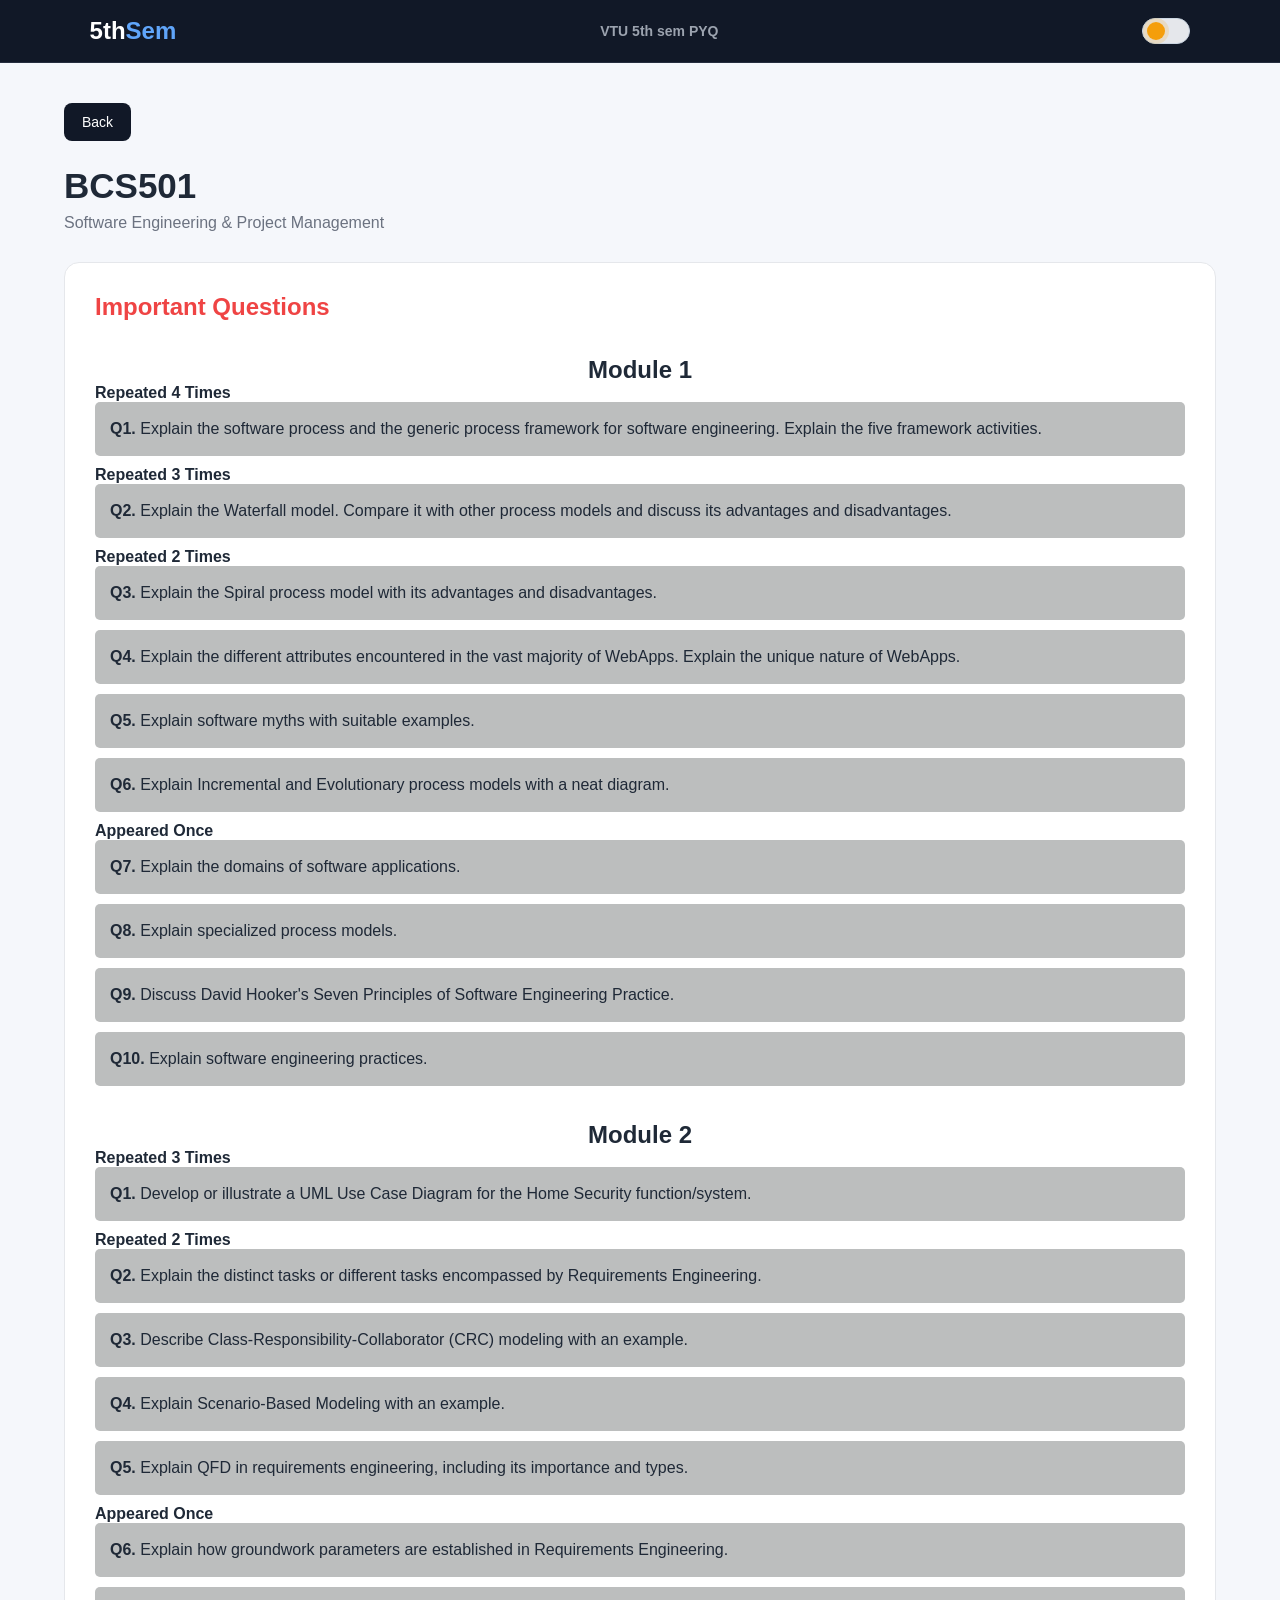
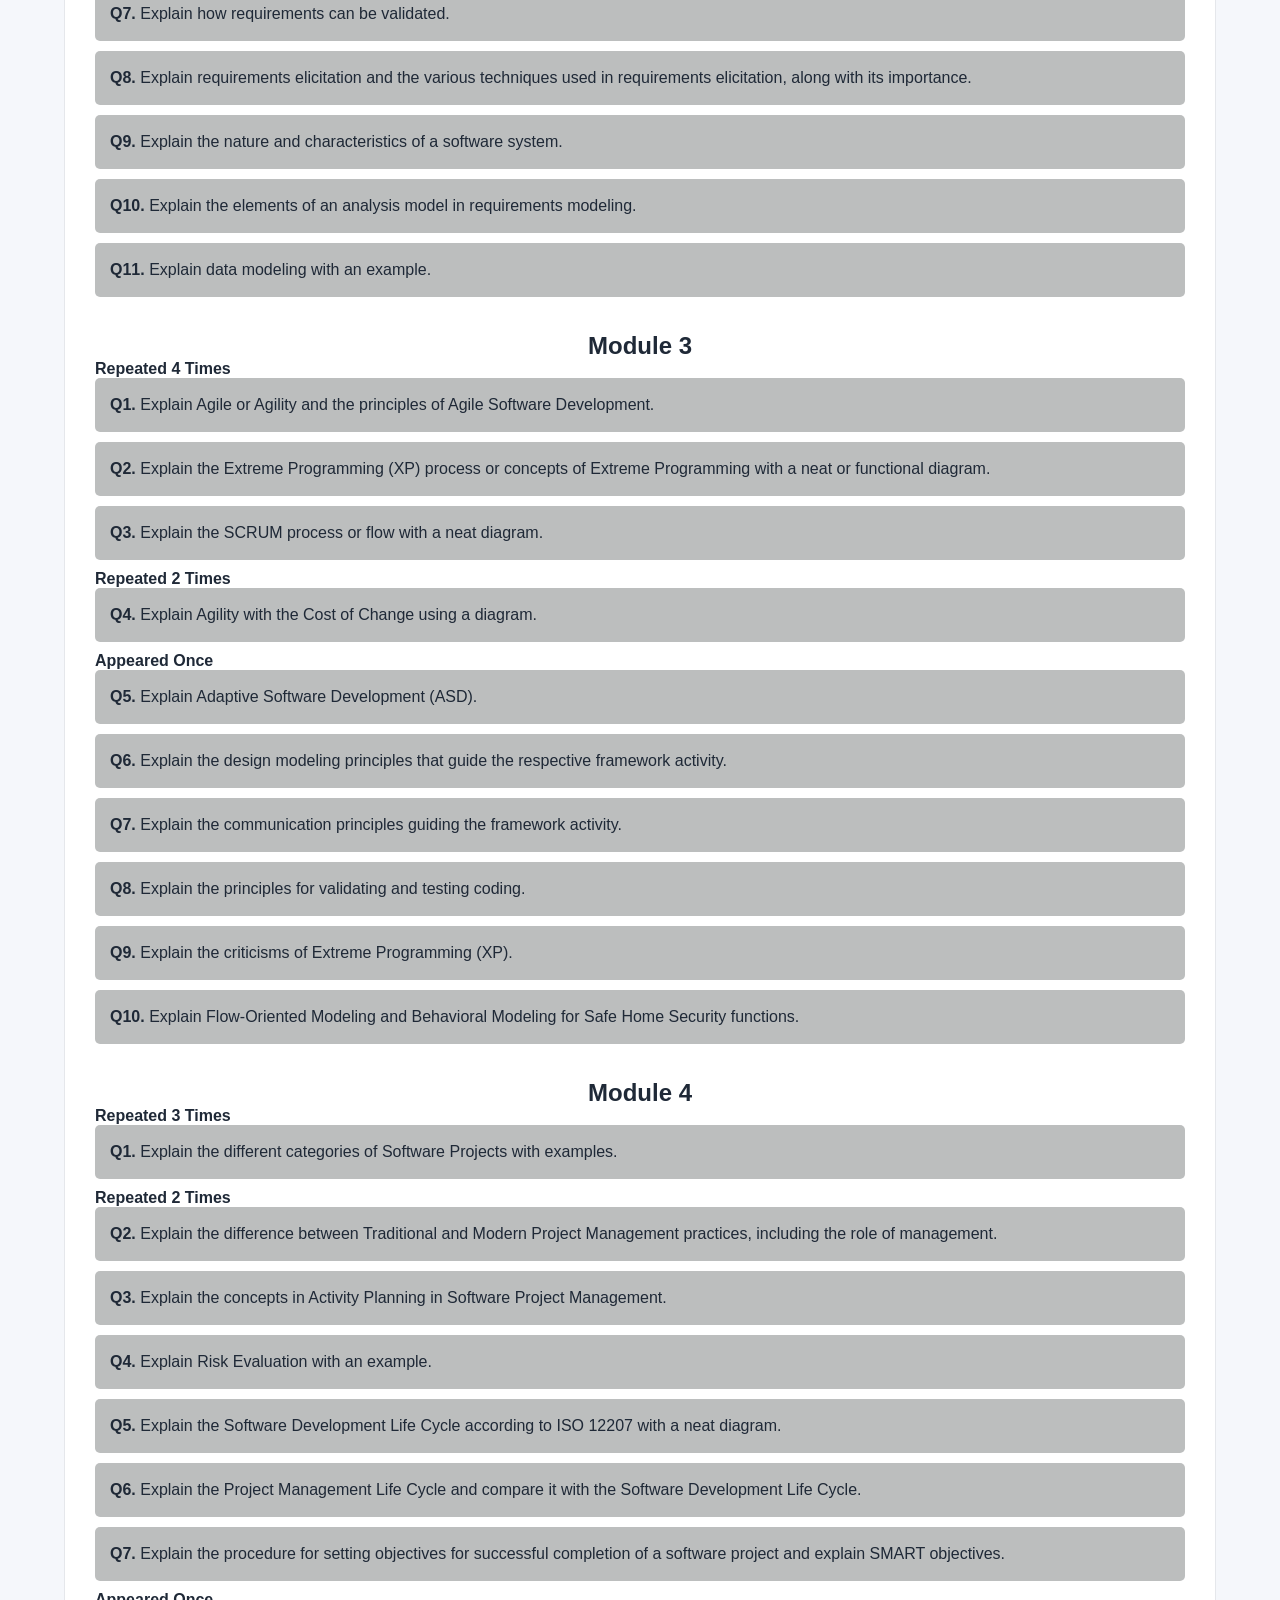
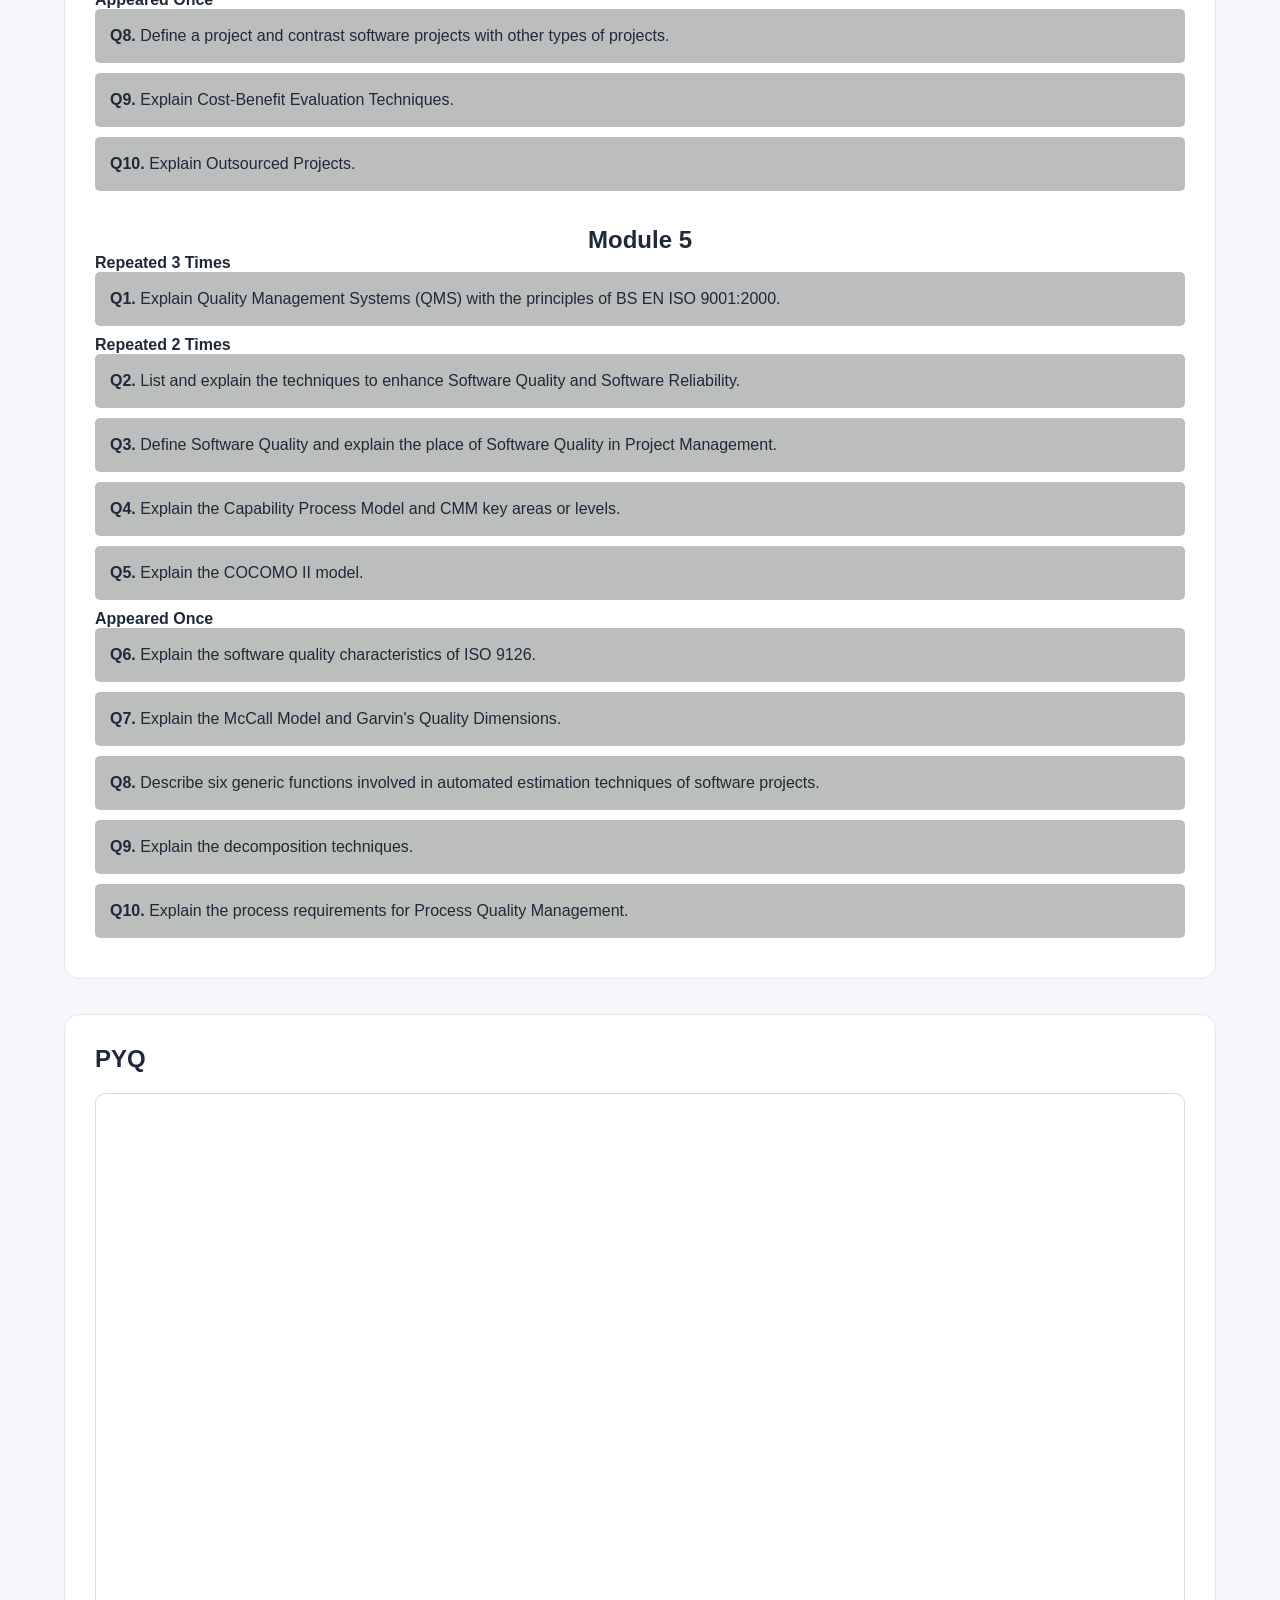
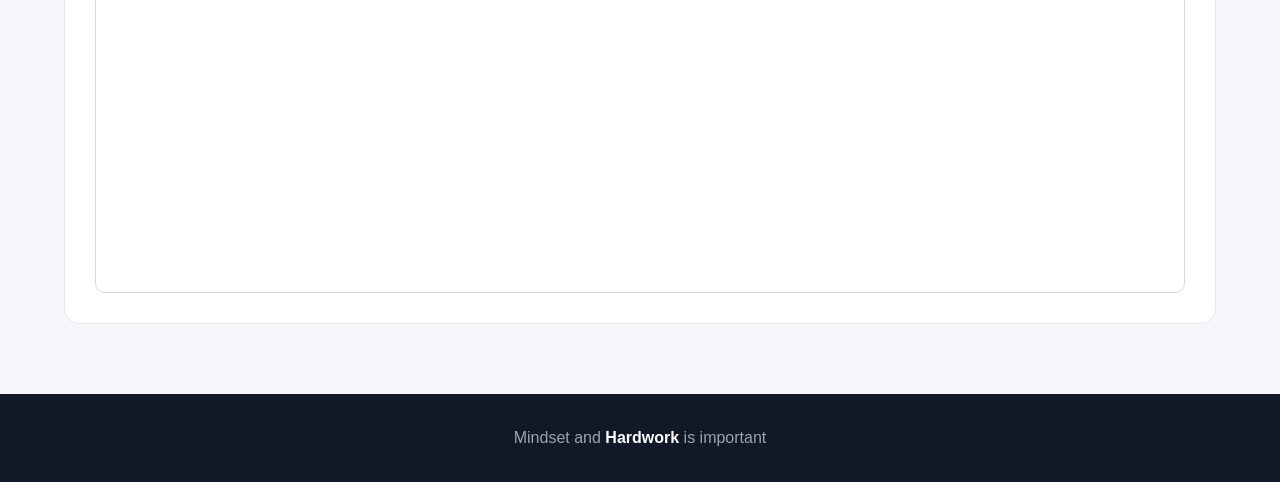
==== commit 51fc066e: "Update BCS501.html" ====
--- a/BCS501.html
+++ b/BCS501.html
@@ -3,508 +3,409 @@
 <head>
     <meta charset="UTF-8">
     <meta name="viewport" content="width=device-width, initial-scale=1.0">
-    <title>BCS515B</title>
-    <link rel="icon" type="image/png" href="favicon.png">
+    <title>BCS501</title>
+     <link rel="icon" type="image/png" href="favicon.png">
     <script src="script.js"></script>
     <link rel="stylesheet" href="style.css">
 </head>
 
+
+
+
 <body>
-
     <header>
-        <a href="index.html" class="logo">
-            5th<span>Sem</span>
-        </a>
-
-        <a href="https://drive.google.com/drive/u/0/folders/1RhutQ9tTqwx0YY119Aw0mXzbQ9MnAc_M"
-           target="_blank"
-           rel="noopener noreferrer">
-            VTU 5th sem PYQ
-        </a>
+      <a href="index.html" class="logo">
+    5th<span>Sem</span>
+    </a>
+
+   <a href="https://drive.google.com/drive/u/0/folders/1RhutQ9tTqwx0YY119Aw0mXzbQ9MnAc_M"
+   target="_blank"
+   rel="noopener noreferrer">
+    VTU 5th sem PYQ
+</a>
 
         <button class="theme-toggle" type="button" aria-label="Switch theme"></button>
     </header>
 
 
+
+
+
     <main class="subject-page">
-
         <a class="back-btn" href="index.html">Back</a>
 
         <section class="subject-title">
-            <h1>BCS515B</h1>
-            <p>Artificial Intelligence</p>
+            <h1>BCS501</h1>
+            <p>Software Engineering & Project Management</p>
         </section>
 
 
-        <section class="important-section">
-
-            <h2><span>Important Questions</span></h2>
-
-
-            <!-- Module 1 -->
-            <div class="module-group">
-
-                <h3 style="text-align: center; font-weight: 800; font-size: 1.5rem; margin-top: 35px;">
-                    Module 1
-                </h3>
-
-
-                <div class="frequency-group">
-                    <h4>Repeated 8 Times</h4>
-
-                    <ul class="question-list">
-                        <li>
-                            <strong>Q1.</strong>
-                            Specify the PEAS description for a given intelligent agent or task environment.
-                        </li>
-                    </ul>
-                </div>
-
-
-                <div class="frequency-group">
-                    <h4>Repeated 3 Times</h4>
-
-                    <ul class="question-list">
-                        <li>
-                            <strong>Q2.</strong>
-                            Define Artificial Intelligence and explain its foundations or categories of Artificial Intelligence.
-                        </li>
-                    </ul>
-                </div>
-
-
-                <div class="frequency-group">
-                    <h4>Repeated 2 Times</h4>
-
-                    <ul class="question-list">
-                        <li>
-                            <strong>Q3.</strong>
-                            Explain the characteristics of task environments, including observable and partially observable, single-agent and multi-agent, deterministic and stochastic, and static and dynamic environments.
-                        </li>
-                    </ul>
-                </div>
-
-
-                <div class="frequency-group">
-                    <h4>Appeared Once</h4>
-
-                    <ul class="question-list">
-                        <li>
-                            <strong>Q4.</strong>
-                            Explain how agents interact with their environments through sensors and actuators.
-                        </li>
-
-                        <li>
-                            <strong>Q5.</strong>
-                            Define Intelligence, Artificial Intelligence, Agent, Rationality and Logical Reasoning.
-                        </li>
-
-                        <li>
-                            <strong>Q6.</strong>
-                            Explain whether Artificial Intelligence is a science, engineering, or both.
-                        </li>
-
-                        <li>
-                            <strong>Q7.</strong>
-                            Write pseudocode for goal-based and utility-based agent programs.
-                        </li>
-                    </ul>
-                </div>
-
-            </div>
-
-
-            <!-- Module 2 -->
-            <div class="module-group">
-
-                <h3 style="text-align: center; font-weight: 800; font-size: 1.5rem; margin-top: 35px;">
-                    Module 2
-                </h3>
-
-
-                <div class="frequency-group">
-                    <h4>Repeated 4 Times</h4>
-
-                    <ul class="question-list">
-                        <li>
-                            <strong>Q1.</strong>
-                            Explain problem formulation and the components of a well-defined problem with suitable examples such as Vacuum World or the 8-puzzle.
-                        </li>
-
-                        <li>
-                            <strong>Q2.</strong>
-                            Explain Breadth-First Search (BFS) and its evaluation criteria.
-                        </li>
-                    </ul>
-                </div>
-
-
-                <div class="frequency-group">
-                    <h4>Repeated 3 Times</h4>
-
-                    <ul class="question-list">
-                        <li>
-                            <strong>Q3.</strong>
-                            Explain Depth-Limited Search (DLS) and Iterative Deepening Depth-First Search (IDDFS).
-                        </li>
-                    </ul>
-                </div>
-
-
-                <div class="frequency-group">
-                    <h4>Repeated 2 Times</h4>
-
-                    <ul class="question-list">
-                        <li>
-                            <strong>Q4.</strong>
-                            Compare uninformed search strategies such as BFS, UCS, DFS and DLS with respect to completeness, time complexity, space complexity and optimality.
-                        </li>
-                    </ul>
-                </div>
-
-
-                <div class="frequency-group">
-                    <h4>Appeared Once</h4>
-
-                    <ul class="question-list">
-                        <li>
-                            <strong>Q5.</strong>
-                            Explain a simple problem-solving agent with its algorithm and assumptions.
-                        </li>
-
-                        <li>
-                            <strong>Q6.</strong>
-                            Explain the state space of Vacuum World.
-                        </li>
-
-                        <li>
-                            <strong>Q7.</strong>
-                            Define State Space, Search Node, Transition Model and Branching Factor with suitable examples.
-                        </li>
-
-                        <li>
-                            <strong>Q8.</strong>
-                            Explain the formulation and reachability of states in the 8-puzzle.
-                        </li>
-
-                        <li>
-                            <strong>Q9.</strong>
-                            Prove or disprove that BFS is a special case of Uniform-Cost Search.
-                        </li>
-
-                        <li>
-                            <strong>Q10.</strong>
-                            Prove or disprove that Uniform-Cost Search is a special case of A* Search.
-                        </li>
-                    </ul>
-                </div>
-
-            </div>
-
-
-            <!-- Module 3 -->
-            <div class="module-group">
-
-                <h3 style="text-align: center; font-weight: 800; font-size: 1.5rem; margin-top: 35px;">
-                    Module 3
-                </h3>
-
-
-                <div class="frequency-group">
-                    <h4>Repeated 6 Times</h4>
-
-                    <ul class="question-list">
-                        <li>
-                            <strong>Q1.</strong>
-                            Apply A* Search to a given graph or problem. Show the stages of search, OPEN/CLOSED lists where required, and determine the solution path.
-                        </li>
-                    </ul>
-                </div>
-
-
-                <div class="frequency-group">
-                    <h4>Repeated 2 Times</h4>
-
-                    <ul class="question-list">
-                        <li>
-                            <strong>Q2.</strong>
-                            Explain Knowledge-Based Agents with the algorithm and the TELL and ASK operations.
-                        </li>
-
-                        <li>
-                            <strong>Q3.</strong>
-                            Explain Wumpus World characteristics and construct or use a simple propositional knowledge base to prove the location of the Wumpus.
-                        </li>
-
-                        <li>
-                            <strong>Q4.</strong>
-                            Explain admissible and consistent heuristics and their relationship in A* Search.
-                        </li>
-                    </ul>
-                </div>
-
-
-                <div class="frequency-group">
-                    <h4>Appeared Once</h4>
-
-                    <ul class="question-list">
-                        <li>
-                            <strong>Q5.</strong>
-                            Apply Greedy Best-First Search to a given graph.
-                        </li>
-
-                        <li>
-                            <strong>Q6.</strong>
-                            Compare Greedy Best-First Search and A* Search.
-                        </li>
-
-                        <li>
-                            <strong>Q7.</strong>
-                            Explain heuristic functions and their role in informed search.
-                        </li>
-
-                        <li>
-                            <strong>Q8.</strong>
-                            Prove that a consistent heuristic must be admissible.
-                        </li>
-
-                        <li>
-                            <strong>Q9.</strong>
-                            Construct an admissible but inconsistent heuristic.
-                        </li>
-
-                        <li>
-                            <strong>Q10.</strong>
-                            Explain propositional logic, including syntax, semantics, models and reasoning.
-                        </li>
-
-                        <li>
-                            <strong>Q11.</strong>
-                            Determine whether given propositional sentences are valid, satisfiable or unsatisfiable.
-                        </li>
-
-                        <li>
-                            <strong>Q12.</strong>
-                            Determine the number of models satisfying given propositional sentences.
-                        </li>
-                    </ul>
-                </div>
-
-            </div>
-
-
-            <!-- Module 4 -->
-            <div class="module-group">
-
-                <h3 style="text-align: center; font-weight: 800; font-size: 1.5rem; margin-top: 35px;">
-                    Module 4
-                </h3>
-
-
-                <div class="frequency-group">
-                    <h4>Repeated 3 Times</h4>
-
-                    <ul class="question-list">
-                        <li>
-                            <strong>Q1.</strong>
-                            Explain the syntax and semantics of First-Order Logic (FOL).
-                        </li>
-
-                        <li>
-                            <strong>Q2.</strong>
-                            Explain Universal Instantiation and Existential Instantiation with suitable examples.
-                        </li>
-                    </ul>
-                </div>
-
-
-                <div class="frequency-group">
-                    <h4>Repeated 2 Times</h4>
-
-                    <ul class="question-list">
-                        <li>
-                            <strong>Q3.</strong>
-                            Explain the Knowledge Engineering Process and its steps in First-Order Logic.
-                        </li>
-                    </ul>
-                </div>
-
-
-                <div class="frequency-group">
-                    <h4>Appeared Once</h4>
-
-                    <ul class="question-list">
-                        <li>
-                            <strong>Q4.</strong>
-                            Explain the drawbacks of propositional logic and the need for First-Order Logic.
-                        </li>
-
-                        <li>
-                            <strong>Q5.</strong>
-                            Explain FOL terms, atomic sentences, universal quantifiers, existential quantifiers, nested quantifiers and equality with suitable examples.
-                        </li>
-
-                        <li>
-                            <strong>Q6.</strong>
-                            Explain Assertions and Queries in First-Order Logic.
-                        </li>
-
-                        <li>
-                            <strong>Q7.</strong>
-                            Represent knowledge in the kinship domain using First-Order Logic.
-                        </li>
-
-                        <li>
-                            <strong>Q8.</strong>
-                            Represent numbers, sets and lists using First-Order Logic.
-                        </li>
-
-                        <li>
-                            <strong>Q9.</strong>
-                            Explain logical representations using Generalized Modus Ponens with suitable examples.
-                        </li>
-
-                        <li>
-                            <strong>Q10.</strong>
-                            Explain the Unification Algorithm with suitable examples.
-                        </li>
-
-                        <li>
-                            <strong>Q11.</strong>
-                            Explain FOL entailment using models.
-                        </li>
-
-                        <li>
-                            <strong>Q12.</strong>
-                            Explain the difference between propositional inference and First-Order inference.
-                        </li>
-
-                        <li>
-                            <strong>Q13.</strong>
-                            Represent a 3-SAT problem using a single First-Order Logic definite clause and suitable ground facts.
-                        </li>
-                    </ul>
-                </div>
-
-            </div>
-
-
-            <!-- Module 5 -->
-            <div class="module-group">
-
-                <h3 style="text-align: center; font-weight: 800; font-size: 1.5rem; margin-top: 35px;">
-                    Module 5
-                </h3>
-
-
-                <div class="frequency-group">
-                    <h4>Repeated 3 Times</h4>
-
-                    <ul class="question-list">
-                        <li>
-                            <strong>Q1.</strong>
-                            Explain the Backward Chaining algorithm with a suitable example and show the steps leading to a successful proof.
-                        </li>
-                    </ul>
-                </div>
-
-
-                <div class="frequency-group">
-                    <h4>Repeated 2 Times</h4>
-
-                    <ul class="question-list">
-                        <li>
-                            <strong>Q2.</strong>
-                            Explain Planning Graphs and their use for heuristic estimation. Explain the Graphplan algorithm.
-                        </li>
-
-                        <li>
-                            <strong>Q3.</strong>
-                            Explain planning and its relationship with problem solving, including approaches for searching for a plan.
-                        </li>
-
-                        <li>
-                            <strong>Q4.</strong>
-                            Explain PDDL and planning using PDDL problems.
-                        </li>
-                    </ul>
-                </div>
-
-
-                <div class="frequency-group">
-                    <h4>Appeared Once</h4>
-
-                    <ul class="question-list">
-                        <li>
-                            <strong>Q5.</strong>
-                            Explain Classical Planning with a suitable example such as Blocks World.
-                        </li>
-
-                        <li>
-                            <strong>Q6.</strong>
-                            Explain planning as a state-space search problem.
-                        </li>
-
-                        <li>
-                            <strong>Q7.</strong>
-                            Explain Forward Chaining and compare it with Backward Chaining.
-                        </li>
-
-                        <li>
-                            <strong>Q8.</strong>
-                            Explain how First-Order Logic sentences are converted into Conjunctive Normal Form (CNF).
-                        </li>
-
-                        <li>
-                            <strong>Q9.</strong>
-                            Explain Resolution in First-Order Logic with its procedure.
-                        </li>
-
-                        <li>
-                            <strong>Q10.</strong>
-                            Prove that backward search with PDDL problems is complete.
-                        </li>
-
-                        <li>
-                            <strong>Q11.</strong>
-                            Explain why dropping negative effects from action schemas produces relaxed planning problems.
-                        </li>
-
-                        <li>
-                            <strong>Q12.</strong>
-                            Write Prolog predicates and construct proof trees for suitable queries.
-                        </li>
-                    </ul>
-                </div>
-
-            </div>
-
+
+
+
+
+
+
+
+
+  <section class="important-section">
+    <h2><span>Important Questions</span></h2>
+
+    <!-- Module 1 -->
+    <div class="module-group">
+        <h3 style="text-align: center; font-weight: 800; font-size: 1.5rem; margin-top: 35px;">Module 1</h3>
+
+        <div class="frequency-group">
+            <h4>Repeated 4 Times</h4>
+            <ul class="question-list">
+                <li>
+                    <strong>Q1.</strong>
+                    Explain the software process and the generic process framework for software engineering. Explain the five framework activities.
+                </li>
+            </ul>
+        </div>
+
+        <div class="frequency-group">
+            <h4>Repeated 3 Times</h4>
+            <ul class="question-list">
+                <li>
+                    <strong>Q2.</strong>
+                    Explain the Waterfall model. Compare it with other process models and discuss its advantages and disadvantages.
+                </li>
+            </ul>
+        </div>
+
+        <div class="frequency-group">
+            <h4>Repeated 2 Times</h4>
+            <ul class="question-list">
+                <li>
+                    <strong>Q3.</strong>
+                    Explain the Spiral process model with its advantages and disadvantages.
+                </li>
+                <li>
+                    <strong>Q4.</strong>
+                    Explain the different attributes encountered in the vast majority of WebApps. Explain the unique nature of WebApps.
+                </li>
+                <li>
+                    <strong>Q5.</strong>
+                    Explain software myths with suitable examples.
+                </li>
+                <li>
+                    <strong>Q6.</strong>
+                    Explain Incremental and Evolutionary process models with a neat diagram.
+                </li>
+            </ul>
+        </div>
+
+        <div class="frequency-group">
+            <h4>Appeared Once</h4>
+            <ul class="question-list">
+                <li>
+                    <strong>Q7.</strong>
+                    Explain the domains of software applications.
+                </li>
+                <li>
+                    <strong>Q8.</strong>
+                    Explain specialized process models.
+                </li>
+                <li>
+                    <strong>Q9.</strong>
+                    Discuss David Hooker's Seven Principles of Software Engineering Practice.
+                </li>
+                <li>
+                    <strong>Q10.</strong>
+                    Explain software engineering practices.
+                </li>
+            </ul>
+        </div>
+    </div>
+
+
+    <!-- Module 2 -->
+    <div class="module-group">
+        <h3 style="text-align: center; font-weight: 800; font-size: 1.5rem; margin-top: 35px;">Module 2</h3>
+
+        <div class="frequency-group">
+            <h4>Repeated 3 Times</h4>
+            <ul class="question-list">
+                <li>
+                    <strong>Q1.</strong>
+                    Develop or illustrate a UML Use Case Diagram for the Home Security function/system.
+                </li>
+            </ul>
+        </div>
+
+        <div class="frequency-group">
+            <h4>Repeated 2 Times</h4>
+            <ul class="question-list">
+                <li>
+                    <strong>Q2.</strong>
+                    Explain the distinct tasks or different tasks encompassed by Requirements Engineering.
+                </li>
+                <li>
+                    <strong>Q3.</strong>
+                    Describe Class-Responsibility-Collaborator (CRC) modeling with an example.
+                </li>
+                <li>
+                    <strong>Q4.</strong>
+                    Explain Scenario-Based Modeling with an example.
+                </li>
+                <li>
+                    <strong>Q5.</strong>
+                    Explain QFD in requirements engineering, including its importance and types.
+                </li>
+            </ul>
+        </div>
+
+        <div class="frequency-group">
+            <h4>Appeared Once</h4>
+            <ul class="question-list">
+                <li>
+                    <strong>Q6.</strong>
+                    Explain how groundwork parameters are established in Requirements Engineering.
+                </li>
+                <li>
+                    <strong>Q7.</strong>
+                    Explain how requirements can be validated.
+                </li>
+                <li>
+                    <strong>Q8.</strong>
+                    Explain requirements elicitation and the various techniques used in requirements elicitation, along with its importance.
+                </li>
+                <li>
+                    <strong>Q9.</strong>
+                    Explain the nature and characteristics of a software system.
+                </li>
+                <li>
+                    <strong>Q10.</strong>
+                    Explain the elements of an analysis model in requirements modeling.
+                </li>
+                <li>
+                    <strong>Q11.</strong>
+                    Explain data modeling with an example.
+                </li>
+            </ul>
+        </div>
+    </div>
+
+
+    <!-- Module 3 -->
+    <div class="module-group">
+        <h3 style="text-align: center; font-weight: 800; font-size: 1.5rem; margin-top: 35px;">Module 3</h3>
+
+        <div class="frequency-group">
+            <h4>Repeated 4 Times</h4>
+            <ul class="question-list">
+                <li>
+                    <strong>Q1.</strong>
+                    Explain Agile or Agility and the principles of Agile Software Development.
+                </li>
+                <li>
+                    <strong>Q2.</strong>
+                    Explain the Extreme Programming (XP) process or concepts of Extreme Programming with a neat or functional diagram.
+                </li>
+                <li>
+                    <strong>Q3.</strong>
+                    Explain the SCRUM process or flow with a neat diagram.
+                </li>
+            </ul>
+        </div>
+
+        <div class="frequency-group">
+            <h4>Repeated 2 Times</h4>
+            <ul class="question-list">
+                <li>
+                    <strong>Q4.</strong>
+                    Explain Agility with the Cost of Change using a diagram.
+                </li>
+            </ul>
+        </div>
+
+        <div class="frequency-group">
+            <h4>Appeared Once</h4>
+            <ul class="question-list">
+                <li>
+                    <strong>Q5.</strong>
+                    Explain Adaptive Software Development (ASD).
+                </li>
+                <li>
+                    <strong>Q6.</strong>
+                    Explain the design modeling principles that guide the respective framework activity.
+                </li>
+                <li>
+                    <strong>Q7.</strong>
+                    Explain the communication principles guiding the framework activity.
+                </li>
+                <li>
+                    <strong>Q8.</strong>
+                    Explain the principles for validating and testing coding.
+                </li>
+                <li>
+                    <strong>Q9.</strong>
+                    Explain the criticisms of Extreme Programming (XP).
+                </li>
+                <li>
+                    <strong>Q10.</strong>
+                    Explain Flow-Oriented Modeling and Behavioral Modeling for Safe Home Security functions.
+                </li>
+            </ul>
+        </div>
+    </div>
+
+
+    <!-- Module 4 -->
+    <div class="module-group">
+        <h3 style="text-align: center; font-weight: 800; font-size: 1.5rem; margin-top: 35px;">Module 4</h3>
+
+        <div class="frequency-group">
+            <h4>Repeated 3 Times</h4>
+            <ul class="question-list">
+                <li>
+                    <strong>Q1.</strong>
+                    Explain the different categories of Software Projects with examples.
+                </li>
+            </ul>
+        </div>
+
+        <div class="frequency-group">
+            <h4>Repeated 2 Times</h4>
+            <ul class="question-list">
+                <li>
+                    <strong>Q2.</strong>
+                    Explain the difference between Traditional and Modern Project Management practices, including the role of management.
+                </li>
+                <li>
+                    <strong>Q3.</strong>
+                    Explain the concepts in Activity Planning in Software Project Management.
+                </li>
+                <li>
+                    <strong>Q4.</strong>
+                    Explain Risk Evaluation with an example.
+                </li>
+                <li>
+                    <strong>Q5.</strong>
+                    Explain the Software Development Life Cycle according to ISO 12207 with a neat diagram.
+                </li>
+                <li>
+                    <strong>Q6.</strong>
+                    Explain the Project Management Life Cycle and compare it with the Software Development Life Cycle.
+                </li>
+                <li>
+                    <strong>Q7.</strong>
+                    Explain the procedure for setting objectives for successful completion of a software project and explain SMART objectives.
+                </li>
+            </ul>
+        </div>
+
+        <div class="frequency-group">
+            <h4>Appeared Once</h4>
+            <ul class="question-list">
+                <li>
+                    <strong>Q8.</strong>
+                    Define a project and contrast software projects with other types of projects.
+                </li>
+                <li>
+                    <strong>Q9.</strong>
+                    Explain Cost-Benefit Evaluation Techniques.
+                </li>
+                <li>
+                    <strong>Q10.</strong>
+                    Explain Outsourced Projects.
+                </li>
+            </ul>
+        </div>
+    </div>
+
+
+    <!-- Module 5 -->
+    <div class="module-group">
+        <h3 style="text-align: center; font-weight: 800; font-size: 1.5rem; margin-top: 35px;">Module 5</h3>
+
+        <div class="frequency-group">
+            <h4>Repeated 3 Times</h4>
+            <ul class="question-list">
+                <li>
+                    <strong>Q1.</strong>
+                    Explain Quality Management Systems (QMS) with the principles of BS EN ISO 9001:2000.
+                </li>
+            </ul>
+        </div>
+
+        <div class="frequency-group">
+            <h4>Repeated 2 Times</h4>
+            <ul class="question-list">
+                <li>
+                    <strong>Q2.</strong>
+                    List and explain the techniques to enhance Software Quality and Software Reliability.
+                </li>
+                <li>
+                    <strong>Q3.</strong>
+                    Define Software Quality and explain the place of Software Quality in Project Management.
+                </li>
+                <li>
+                    <strong>Q4.</strong>
+                    Explain the Capability Process Model and CMM key areas or levels.
+                </li>
+                <li>
+                    <strong>Q5.</strong>
+                    Explain the COCOMO II model.
+                </li>
+            </ul>
+        </div>
+
+        <div class="frequency-group">
+            <h4>Appeared Once</h4>
+            <ul class="question-list">
+                <li>
+                    <strong>Q6.</strong>
+                    Explain the software quality characteristics of ISO 9126.
+                </li>
+                <li>
+                    <strong>Q7.</strong>
+                    Explain the McCall Model and Garvin's Quality Dimensions.
+                </li>
+                <li>
+                    <strong>Q8.</strong>
+                    Describe six generic functions involved in automated estimation techniques of software projects.
+                </li>
+                <li>
+                    <strong>Q9.</strong>
+                    Explain the decomposition techniques.
+                </li>
+                <li>
+                    <strong>Q10.</strong>
+                    Explain the process requirements for Process Quality Management.
+                </li>
+            </ul>
+        </div>
+    </div>
+
+</section>
+
+
+
+
+
+
+
+
+
+
+
+        <section class="pdf-section">
+            <h2>PYQ</h2>
+            <div class="pdf-container">
+<iframe
+    src="https://drive.google.com/file/d/1dnlvvi3czw1FwFC_Kvma3KJkk69WHcYl/preview"
+    width="100%"
+    height="800"
+    allow="autoplay">
+</iframe>            </div>
         </section>
-
-
-        <section class="pdf-section">
-
-            <h2>PYQ</h2>
-
-            <div class="pdf-container">
-
-                <iframe
-                    src="https://drive.google.com/file/d/1IscYEgxxTyTmiBjLrdP3B3kcI4f7F2og/preview"
-                    width="100%"
-                    height="800"
-                    allow="autoplay">
-                </iframe>
-
-            </div>
-
-        </section>
-
     </main>
-
 
     <footer>
         <p>Mindset and <strong>Hardwork</strong> is important</p>
     </footer>
-
 </body>
-</html>+</html>
